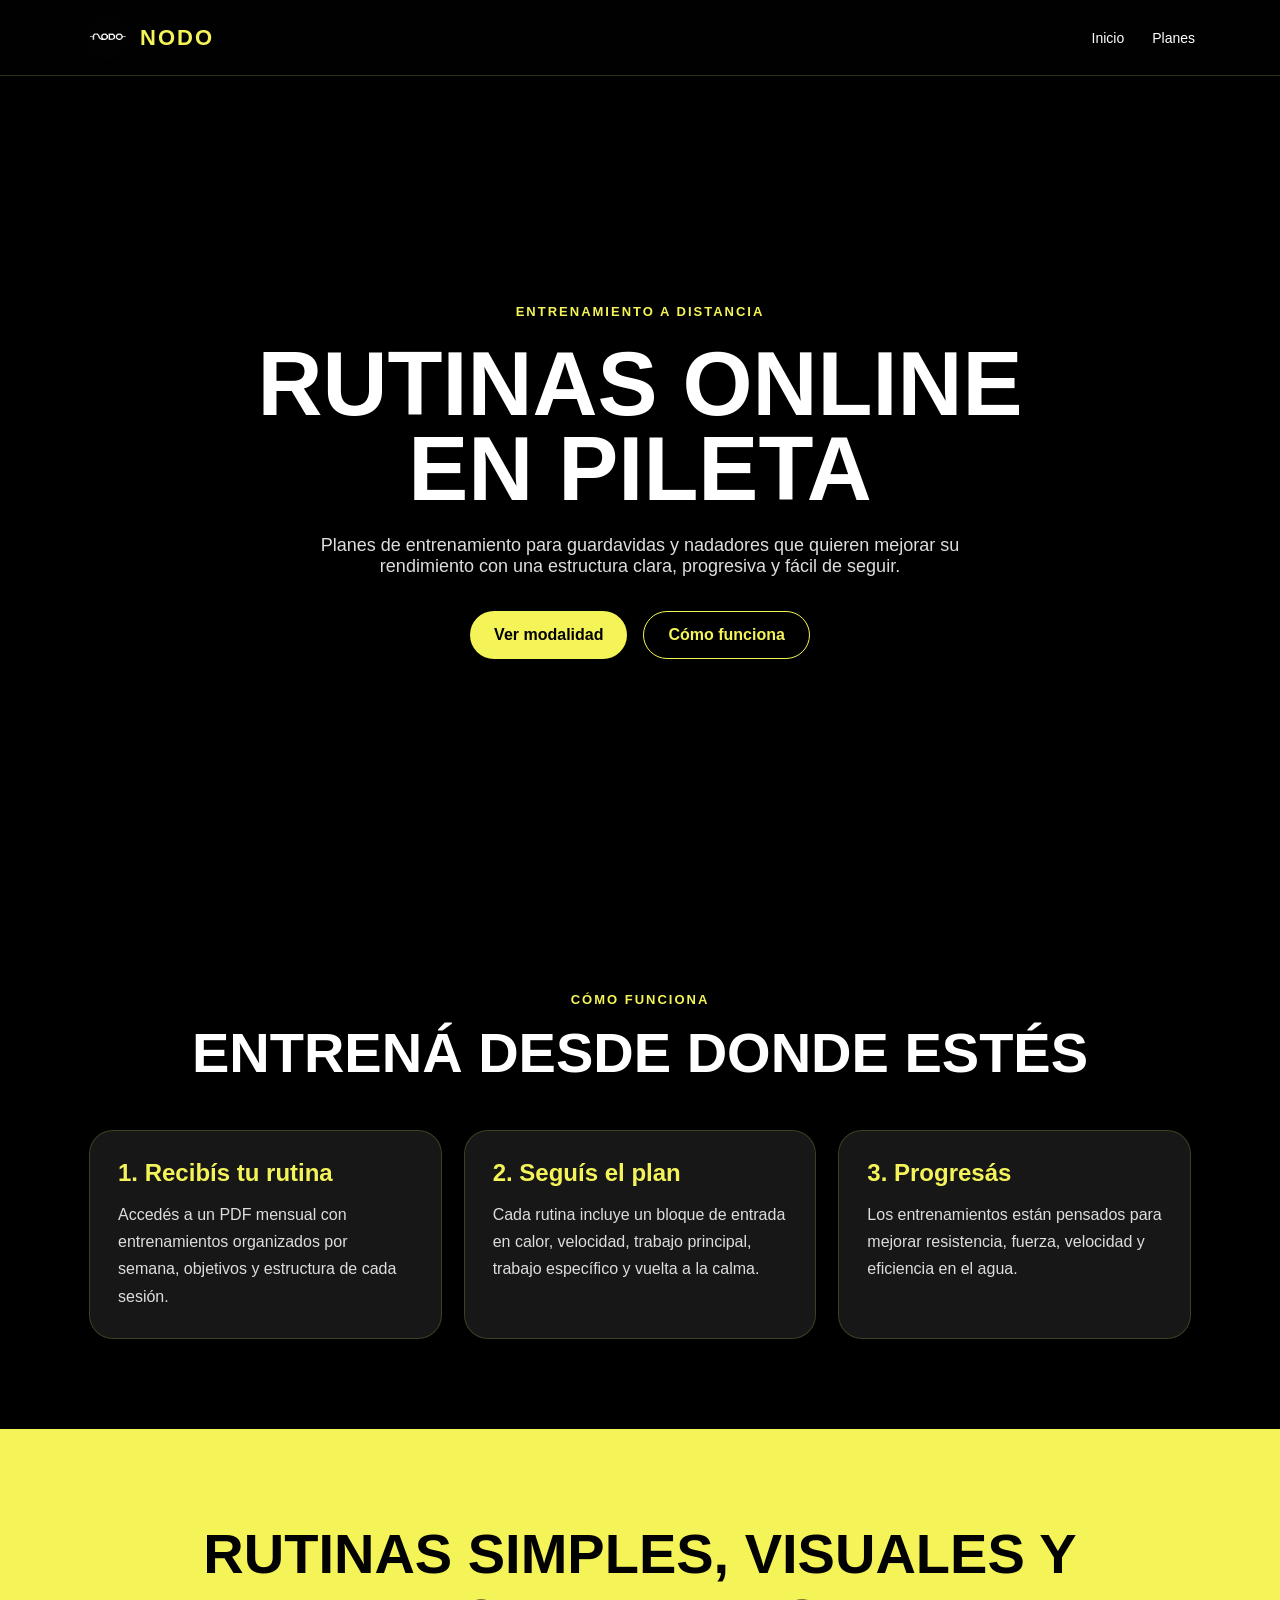
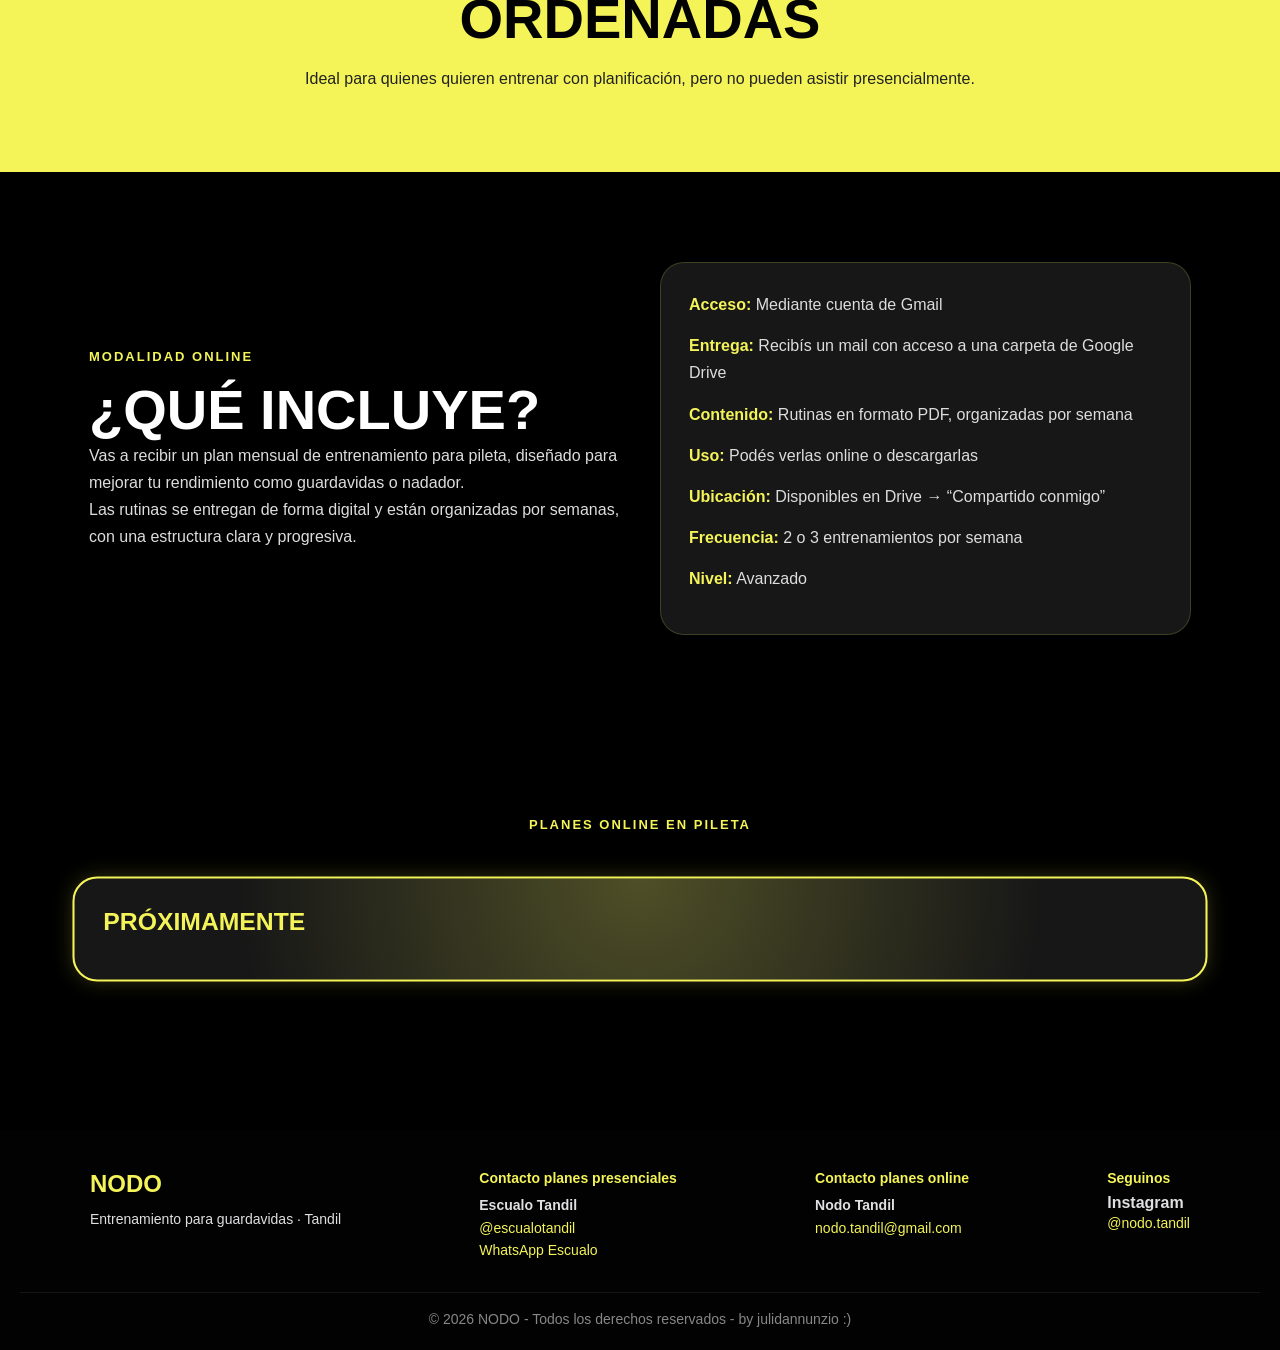
==== rutinas.html @ f91a1494 "Fix HTML formatting issues in rutinas.html" ====
<!DOCTYPE html>
<html lang="es">
<head>
  <meta charset="UTF-8" />
  <meta name="viewport" content="width=device-width, initial-scale=1.0" />
  <title>NODO | Rutinas Online</title>
  <link rel="stylesheet" href="css/style.css" />
  <link rel="stylesheet" href="css/rutina_style.css" />
  <link rel="stylesheet" href="css/modal.css" />
  <link rel="stylesheet" href="css/accordeon.css" />
</head>
<body>

  <header class="header">
    <nav class="nav">
   
       <div class="logo-container">
    <img class="logo-img" src="img/logo_nodo.png" alt="Logo NODO">
    <h1 class="logo">NODO</h1>
  </div>

      <button class="menu-btn" id="menuBtn">☰</button>

      <ul class="nav-links" id="navLinks">
        <li><a href="index.html#inicio">Inicio</a></li>
        <li><a href="#precios-online">Planes</a></li>
      </ul>
    </nav>
  </header>

  <main>

    <section class="hero rutinas-hero hero-rutina">
      <div class="hero-content">
        <span class="tag">Entrenamiento a distancia</span>
        <h2>Rutinas online en pileta</h2>
        <p>
          Planes de entrenamiento para guardavidas y nadadores que quieren mejorar su rendimiento
          con una estructura clara, progresiva y fácil de seguir.
        </p>

        <div class="hero-buttons">
          <a href="#planes-online" class="btn primary">Ver modalidad</a>
          <a href="#descarga" class="btn secondary">Cómo funciona</a>
        </div>
      </div>
    </section>

    <section class="section" id="descarga">
      <div class="section-title">
        <span>Cómo funciona</span>
        <h2>Entrená desde donde estés</h2>
      </div>

      <div class="cards">
        <article class="card">
          <h3>1. Recibís tu rutina</h3>
          <p>
            Accedés a un PDF mensual con entrenamientos organizados por semana,
            objetivos y estructura de cada sesión.
          </p>
        </article>

        <article class="card">
          <h3>2. Seguís el plan</h3>
          <p>
            Cada rutina incluye un bloque de entrada en calor, velocidad, trabajo principal,
            trabajo específico y vuelta a la calma.
          </p>
        </article>

        <article class="card">
          <h3>3. Progresás</h3>
          <p>
            Los entrenamientos están pensados para mejorar resistencia, fuerza,
            velocidad y eficiencia en el agua.
          </p>
        </article>
      </div>
    </section>

    <section class="banner">
      <h2>Rutinas simples, visuales y ordenadas</h2>
      <p>
        Ideal para quienes quieren entrenar con planificación, pero no pueden asistir presencialmente.
      </p>
    </section>

    <section class="section split" id="planes-online">
  
  <div>
    <span class="mini-title">Modalidad online</span>
    <h2>¿Qué incluye?</h2>

    <p>
      Vas a recibir un plan mensual de entrenamiento para pileta,
      diseñado para mejorar tu rendimiento como guardavidas o nadador.
    </p>

    <p>
      Las rutinas se entregan de forma digital y están organizadas por semanas,
      con una estructura clara y progresiva.
    </p>
  </div>

  <div class="info-box">

    <p><strong>Acceso:</strong> Mediante cuenta de Gmail</p>
    <p><strong>Entrega:</strong> Recibís un mail con acceso a una carpeta de Google Drive</p>
    <p><strong>Contenido:</strong> Rutinas en formato PDF, organizadas por semana</p>
    <p><strong>Uso:</strong> Podés verlas online o descargarlas</p>
    <p><strong>Ubicación:</strong> Disponibles en Drive → “Compartido conmigo”</p>
    <p><strong>Frecuencia:</strong> 2 o 3 entrenamientos por semana</p>
    <p><strong>Nivel:</strong> Avanzado</p>

  </div>

</section>
        
  <section class="section" id="precios-online">
      <div class="section-title">
        <span>Planes online en pileta</span>
        <!-- <h2>Elegí cómo entrenar</h2> -->
      </div>
      <article class="price-card featured">
          <h3 >PRÓXIMAMENTE</h3>
        </article>
      
    </section>

  </main>

  <!-- Modal de pago -->

  <div id="modalPago" class="modal">

  <div class="modal-content">

    <span class="close" onclick="cerrarPago()">✕</span>

    <h2>Elegí cómo pagar</h2>
<p id="modalPlan" class="modal-plan"></p>

<a id="mpLink" href="#" target="_blank" class="pay-btn mp">
  💳 Pagar con Mercado Pago
  <span id="modalPrecio"></span>
</a>

    <!-- Transferencia -->
    <div class="pay-btn transfer">

      <h4>Transferencia bancaria</h4>

      <p><strong>Alias:</strong> julidann</p>
      <p><strong>Titular:</strong> Julieta D'Annunzio</p>

      <button onclick="copiarAlias()">Copiar alias</button>

      <a id="whatsappComprobante" href="https://wa.me/5492494338191?text=Hola%20ya%20realicé%20la%20transferencia" 
         target="_blank" 
         class="btn secondary">
        Enviar comprobante
      </a>

    </div>

  </div>

</div>

  
  <script src="js/script.js"></script>
  <script src="js/modal.js"></script>
  

  <footer class="footer">
  <div class="footer-container">

    <div class="footer-brand">
      <h2>NODO</h2>
      <p>Entrenamiento para guardavidas · Tandil</p>
    </div>

    <div class="footer-contact">
      <h3>Contacto planes presenciales</h3>
      <p>
        <strong>Escualo Tandil</strong><br>
        <a href="https://instagram.com/escualotandil" target="_blank">@escualotandil</a><br>
        <a href="https://wa.me/5492494324794" target="_blank">WhatsApp Escualo</a>
      </p>
    </div>
    <div class="footer-contact">
      <h3>Contacto planes online</h3>
      <p>
        <strong>Nodo Tandil</strong><br>
        <a href="mailto:nodo.tandil@gmail.com">nodo.tandil@gmail.com</a>
      </p>
    </div>

    <div class="footer-social">
      <h3>Seguinos</h3>
      <strong>Instagram</strong><br>
      <p>
        <a href="https://instagram.com/nodo.tandil" target="_blank">@nodo.tandil</a>
      </p>
    </div>

  </div>

  <div class="footer-bottom">
    <p>© 2026 NODO - Todos los derechos reservados - by julidannunzio :)</p>
  </div>
</footer>

</body>
</html>
---- css/style.css ----
:root {
  --bg: #020202;
  --bg-soft: #0d0d0d;
  --card: #151515;
  --yellow: #f4f458;
  --text: #e0e0e2;
  --muted: #9a9a9a;
  --border: rgba(244, 244, 88, 0.18);
}

* {
  margin: 0;
  padding: 0;
  box-sizing: border-box;
}

body {
  font-family: Arial, sans-serif;
  background: var(--bg);
  color: var(--text);
}

a {
  text-decoration: none;
  color: inherit;
}

/* NAV */

.header {
  position: fixed;
  top: 0;
  width: 100%;
  background: rgba(2, 2, 2, 0.85);
  backdrop-filter: blur(12px);
  z-index: 10;
  border-bottom: 1px solid var(--border);
}

.nav {
  max-width: 1150px;
  margin: auto;
  padding: 18px 24px;
  display: flex;
  justify-content: space-between;
  align-items: center;
}

.logo {
  color: var(--yellow);
  letter-spacing: 3px;
}

.nav-links {
  display: flex;
  gap: 28px;
  list-style: none;
}

.nav-links a {
  font-size: 14px;
  color: var(--text);
}

.nav-links a:hover {
  color: var(--yellow);
}

/*LOGO */

.nav {
  display: flex;
  align-items: center;
  justify-content: space-between;
  padding: 15px 20px;
}

/* contenedor del logo + texto */
.logo-container {
  display: flex;
  align-items: center;
  gap: 10px;
}

/* imagen logo */
.logo-img {
  width: 45px;
  height: 45px;
  object-fit: cover;
  border-radius: 50%;
  
}

/* texto NODO */
.logo {
  font-family: 'Anton', sans-serif;
  font-size: 22px;
  color: #f4f458;
  letter-spacing: 2px;
}

.menu-btn {
  display: none;
  background: none;
  border: none;
  color: var(--yellow);
  font-size: 28px;
}

/* HERO */

.hero {
  min-height: 100vh;
  padding: 130px 24px 70px;
  display: flex;
  align-items: center;
  background:
    linear-gradient(rgba(0,0,0,.6), rgba(0,0,0,.9)),
    url("../img/fondo_principal.jpeg") center/cover no-repeat;
}

.hero-rutina{
   background:
    linear-gradient(rgba(0,0,0,.6), rgba(0,0,0,.9)),
    url("https://cdn-blog.superprof.com/blog_es/wp-content/uploads/2024/12/rutina-natacion-1400x933.jpg.webp") center/cover no-repeat;
  
}



.hero-content {
  max-width: 900px;
  margin: auto;
  text-align: center;
}

.tag,
.section-title span,
.mini-title {
  color: var(--yellow);
  text-transform: uppercase;
  letter-spacing: 2px;
  font-size: 13px;
  font-weight: bold;
}

.hero h2 {
  font-size: clamp(42px, 8vw, 90px);
  line-height: 0.95;
  margin: 22px 0;
  text-transform: uppercase;
}

.hero p {
  max-width: 650px;
  margin: auto;
  color: var(--muted);
  font-size: 18px;
}

.hero-buttons {
  margin-top: 34px;
  display: flex;
  justify-content: center;
  gap: 16px;
  flex-wrap: wrap;
}

/*RUTINAS*/

.schedule-cards {
  display: grid;
  grid-template-columns: repeat(5, 1fr);
  gap: 12px;
}

.schedule-day {
  background: rgba(255,255,255,0.04);
  border: 1px solid rgba(244,244,88,0.18);
  border-radius: 18px;
  padding: 18px 12px;
  text-align: center;
  transition: 0.3s;
}

.schedule-day:hover {
  transform: translateY(-4px);
  border-color: var(--yellow);
  box-shadow: 0 0 18px rgba(244,244,88,0.15);
}

.schedule-day h4 {
  color: var(--yellow);
  font-size: 13px;
  text-transform: uppercase;
  margin-bottom: 12px;
}

.schedule-day .activity {
  color: #fff;
  font-weight: bold;
  margin-bottom: 6px;
}

.schedule-day .hour {
  color: var(--muted);
  font-size: 14px;
}

.location {
  margin-top: 18px;
  text-align: right;
  color: var(--muted);
}

.location strong {
  color: var(--yellow);
}

@media (max-width: 900px) {
  .schedule-cards {
    grid-template-columns: repeat(2, 1fr);
  }
}

@media (max-width: 480px) {
  .schedule-cards {
    grid-template-columns: 1fr;
  }

  .location {
    text-align: left;
  }
}

/* BOTONES */

.btn {
  display: inline-flex;
  align-items: center;
  gap: 10px;
  padding: 14px 24px;
  border-radius: 999px;
  font-weight: bold;
  transition: 0.3s;
}

.primary {
  background: var(--yellow);
  color: #020202;
}

.primary:hover {
  transform: translateY(-3px);
  box-shadow: 0 0 25px rgba(244,244,88,.35);
}

.secondary {
  border: 1px solid var(--yellow);
  color: var(--yellow);
}

.secondary:hover {
  background: var(--yellow);
  color: #020202;
}

/* SECCIONES */
.logo-escualo {
  width: 80px;
  margin-top: 14px;
  border-radius: 50%;
}
.section {
  max-width: 1150px;
  margin: auto;
  padding: 90px 24px;
}

.section-title {
  text-align: center;
  margin-bottom: 45px;
}

.section-title h2,
.split h2,
.banner h2 {
  font-size: clamp(32px, 5vw, 56px);
  text-transform: uppercase;
  margin-top: 12px;
}

/* CARDS */

/* CARD COMPLETA CLICKEABLE */

.price-card.clickable {
  position: relative;
  cursor: pointer;
}

.price-card .card-link {
  position: absolute;
  inset: 0;
  z-index: 5;
}

.price-card::before {
  z-index: 0;
  pointer-events: none;
}

.price-card h3,
.price-card .price,
.price-card .highlight,
.price-card ul,
.price-card .badge {
  position: relative;
  z-index: 2;
}

.price-card .btn {
  position: relative;
  z-index: 10;
}

.cards,
.price-grid {
  display: grid;
  grid-template-columns: repeat(3, 1fr);
  gap: 22px;
}

.card,
.price-card,
.info-box {
  background: var(--card);
  border: 1px solid var(--border);
  border-radius: 24px;
  padding: 28px;
}

.card h3,
.price-card h3 {
  color: var(--yellow);
  font-size: 24px;
  margin-bottom: 14px;
}

.card p,
.split p,
.banner p,
.info-box p,
.price-card li {
  color: var(--muted);
  line-height: 1.7;
}

/* BANNER */

.banner {
  padding: 80px 24px;
  text-align: center;
  background: var(--yellow);
  color: #020202;
}

.banner p {
  color: #222;
  margin-top: 14px;
}

/* SPLIT */

.split {
  display: grid;
  grid-template-columns: 1fr 1fr;
  gap: 40px;
  align-items: center;
}

/* INFO BOX */

.info-box p {
  margin-bottom: 14px;
}

.info-box strong {
  color: var(--yellow);
}

/* TABLA */

.info-box {
  overflow-x: auto;
}

.schedule-table {
  width: 100%;
  border-collapse: collapse;
  text-align: center;
}

.schedule-table th {
  color: var(--yellow);
  padding: 12px 10px;
  font-size: 13px;
  text-transform: uppercase;
  border-bottom: 1px solid var(--border);
}

.schedule-table td {
  padding: 14px 10px;
  color: #fff;
  border-bottom: 1px solid rgba(255,255,255,0.06);
}

.schedule-table .activity-row td {
  color: var(--yellow);
  font-weight: bold;
}

/* PRECIOS */



.price-card {
  position: relative;
  transition: 0.3s;
  overflow: hidden;
}

.price-card::before {
  content: "";
  position: absolute;
  inset: 0;
  border-radius: 24px;
  background: radial-gradient(circle at 50% 0%, rgba(244,244,88,0.25), transparent 70%);
  opacity: 0;
  transition: 0.4s;
}

.price-card:hover::before {
  opacity: 1;
}

.price-card:hover {
  transform: translateY(-6px) scale(1.02);
  border-color: var(--yellow);
  box-shadow: 0 0 25px rgba(244,244,88,0.15);
}

.price {
  font-size: 30px;
  font-weight: bold;
  margin-bottom: 10px;
}

.highlight {
  font-weight: bold;
  background: rgba(244,244,88,0.1);
  padding: 6px 10px;
  border-radius: 999px;
  display: inline-block;
  margin-bottom: 10px;
}

/* FEATURED */

.featured {
  border: 2px solid var(--yellow);
  transform: scale(1.03);
  box-shadow: 0 0 20px rgba(244,244,88,0.2);
}

.featured::before {
  opacity: 1;
}

.featured:hover {
  transform: translateY(-6px) scale(1.05);
  box-shadow: 0 0 35px rgba(244,244,88,0.35);
}

/* BADGE */

.badge {
  position: absolute;
  top: 18px;
  right: 18px;
  background: var(--yellow);
  color: #020202;
  padding: 6px 12px;
  border-radius: 999px;
  font-size: 12px;
  font-weight: bold;
}



/* FOOTER */

.footer {
  background-color: #020202;
  color: #e0e0e2;
  padding: 40px 20px 20px;
  margin-top: 60px;
}

.footer-container {
  display: flex;
  flex-direction: column;
  gap: 25px;
  max-width: 1100px;
  margin: auto;
}

.footer h2 {
  color: #f4f458;
  margin-bottom: 10px;
}

.footer h3 {
  color: #f4f458;
  font-size: 14px;
  margin-bottom: 8px;
}

.footer p {
  font-size: 14px;
  line-height: 1.6;
}

.footer a {
  color: #f4f458;
  text-decoration: none;
  transition: 0.3s;
}

.footer a:hover {
  opacity: 0.7;
}

.footer-bottom {
  border-top: 1px solid #222;
  margin-top: 30px;
  padding-top: 15px;
  text-align: center;
  font-size: 12px;
  opacity: 0.6;
}

/* Desktop */
@media (min-width: 768px) {
  .footer-container {
    flex-direction: row;
    justify-content: space-between;
  }
}

/* RESPONSIVE */

@media (max-width: 768px) {
  .menu-btn {
    display: block;
  }

  .nav-links {
    position: absolute;
    top: 72px;
    right: 20px;
    left: 20px;
    background: #111;
    border: 1px solid var(--border);
    border-radius: 18px;
    flex-direction: column;
    padding: 22px;
    display: none;
  }

  .nav-links.active {
    display: flex;
  }

  .cards,
  .price-grid,
  .split {
    grid-template-columns: 1fr;
  }

  .featured {
    transform: none;
  }

  .hero {
    text-align: center;
  }

  /*cards de precio*/

  .price-card.clickable {
  position: relative;
  cursor: pointer;
}

/* link invisible que cubre toda la card */
.card-link {
  position: absolute;
  inset: 0;
  z-index: 1;
}

/* contenido por arriba del link */
.price-card * {
  position: relative;
  z-index: 2;
}

/* opcional: efecto hover más claro */
.price-card.clickable:hover {
  transform: translateY(-6px) scale(1.02);
}

.btn {
  pointer-events: auto;
}

.routine-image {
  display: block;
  width: 50%;
  border-radius: 12px;
  margin-top: 14px;   
}


}
---- css/rutina_style.css ----
:root {
  --yellow: #f4f458;
  --blue: #5d7cff;
  --red: #d9363e;
  --green: #008b68;
  --dark: #020202;
  --card: #171717;
  --navy: #071224;
  --text: #ffffff;
  --muted: #dddddd;
}

body {
  background: #000;
  color: var(--text);
  font-family: Arial, Helvetica, sans-serif;
}

/* deja espacio porque tu header es fixed */
.routine-page {
  max-width: 1120px;
  margin: 0 auto;
  padding: 120px 32px 32px;
  display: grid;
  grid-template-columns: 245px 1fr;
  gap: 32px;
}

/* SIDEBAR */

.sidebar {
  border: 4px solid var(--yellow);
  border-radius: 26px;
  padding: 32px 24px;
  display: flex;
  flex-direction: column;
  justify-content: space-between;
  min-height: 1180px;
}

.logo-box {
  text-align: center;
}

.logo-symbol {
  font-size: 58px;
  font-weight: bold;
  line-height: 1;
}

.logo-box h2 {
  font-size: 34px;
  letter-spacing: 12px;
  margin: 16px 0 28px;
}

.logo-box p {
  color: var(--yellow);
  font-weight: bold;
  line-height: 1.4;
  text-align: left;
}

.side-info {
  display: flex;
  flex-direction: column;
  gap: 58px;
  font-weight: bold;
}

.side-info div {
  display: flex;
  align-items: center;
  gap: 18px;
  font-size: 30px;
}

.side-info span {
  font-size: 15px;
  line-height: 1.3;
}

/* CONTENT */

.content {
  padding-top: 8px;
}

.top-row {
  display: grid;
  grid-template-columns: auto 1fr auto auto;
  align-items: center;
  gap: 18px;
  font-weight: bold;
  font-size: 20px;
}

.line {
  height: 2px;
  background: linear-gradient(90deg, var(--yellow), transparent);
}

.top-row strong {
  background: var(--yellow);
  color: #000;
  padding: 8px 16px;
  border-radius: 8px;
}

.content h1 {
  font-size: 76px;
  line-height: 1.15;
  margin: 48px 0 22px;
}

/* INFO */

.info-bar {
  background: var(--navy);
  border-radius: 24px;
  padding: 26px;
  display: grid;
  grid-template-columns: repeat(3, 1fr);
  gap: 24px;
  margin-bottom: 28px;
}

.info-item {
  display: flex;
  align-items: center;
  gap: 18px;
}

.icon {
  font-size: 42px;
}

.info-item small {
  font-weight: bold;
  font-size: 15px;
}

.info-item p {
  font-size: 22px;
  font-weight: bold;
  margin-top: 8px;
}

/* CARDS */

.routine-card {
  background: var(--card);
  border-radius: 26px;
  padding: 24px;
  margin-bottom: 28px;
  display: grid;
  grid-template-columns: 90px 1fr;
  gap: 20px;
  min-height: 170px;
}

.left {
  display: flex;
  flex-direction: column;
  align-items: center;
  gap: 22px;
}

.number {
  color: #000;
  font-size: 24px;
  font-weight: bold;
  padding: 10px 18px;
  border-radius: 18px;
}

.big-icon {
  font-size: 52px;
}

.card-title {
  display: flex;
  justify-content: space-between;
  align-items: flex-start;
  gap: 16px;
  margin-bottom: 20px;
}

.card-title h2 {
  font-size: 31px;
}

.card-title span {
  color: #000;
  font-weight: bold;
  padding: 10px 18px;
  border-radius: 18px;
  white-space: nowrap;
}

.routine-card p {
  color: var(--muted);
  font-size: 19px;
  line-height: 1.35;
}

/* COLORS */

.blue h2,
.blue .big-icon {
  color: var(--blue);
}

.blue .number,
.blue .card-title span {
  background: var(--blue);
}

.yellow h2,
.yellow .big-icon {
  color: var(--yellow);
}

.yellow .number,
.yellow .card-title span {
  background: var(--yellow);
}

.red h2,
.red .big-icon {
  color: var(--red);
}

.red .number,
.red .card-title span {
  background: var(--red);
}

.green h2,
.green .big-icon {
  color: var(--green);
}

.green .number,
.green .card-title span {
  background: var(--green);
}

/* BOTTOM */

.bottom-box {
  border: 4px solid var(--yellow);
  border-radius: 26px;
  padding: 28px;
  display: grid;
  grid-template-columns: 1fr 1fr;
  align-items: center;
  margin-top: 40px;
}

.bottom-box small {
  color: var(--yellow);
  font-weight: bold;
  font-size: 18px;
  letter-spacing: 1px;
}

.bottom-box h2 {
  font-size: 64px;
  margin-top: 18px;
}

.bottom-box > div:first-child {
  text-align: center;
}

.bottom-box > div:first-child p {
  font-size: 28px;
  font-weight: bold;
}

.notes p {
  font-weight: bold;
  line-height: 1.45;
  margin-top: 22px;
}

/* RESPONSIVE: mantiene el mismo formato */

@media (max-width: 900px) {
  .routine-page {
    padding: 105px 14px 24px;
    grid-template-columns: 100px 1fr;
    gap: 14px;
  }

  .sidebar {
    min-height: auto;
    padding: 18px 10px;
    border-width: 3px;
    border-radius: 20px;
  }

  .logo-symbol {
    font-size: 32px;
  }

  .logo-box h2 {
    font-size: 18px;
    letter-spacing: 5px;
    margin: 10px 0 18px;
  }

  .logo-box p {
    font-size: 10px;
    line-height: 1.25;
  }

  .side-info {
    gap: 34px;
  }

  .side-info div {
    flex-direction: column;
    gap: 6px;
    font-size: 22px;
    text-align: center;
  }

  .side-info span {
    font-size: 10px;
  }

  .top-row {
    grid-template-columns: auto 1fr auto;
    gap: 8px;
    font-size: 10px;
  }

  .top-row span:nth-of-type(2) {
    display: none;
  }

  .top-row strong {
    padding: 6px 9px;
    font-size: 10px;
  }

  .content h1 {
    font-size: clamp(30px, 9vw, 48px);
    margin: 24px 0 16px;
  }

  .info-bar {
    padding: 14px;
    border-radius: 18px;
    gap: 10px;
  }

  .info-item {
    gap: 8px;
  }

  .icon {
    font-size: 24px;
  }

  .info-item small {
    font-size: 8px;
  }

  .info-item p {
    font-size: 11px;
    margin-top: 4px;
  }

  .routine-card {
    grid-template-columns: 54px 1fr;
    gap: 12px;
    padding: 14px;
    border-radius: 18px;
    margin-bottom: 14px;
    min-height: auto;
  }

  .left {
    gap: 12px;
  }

  .number {
    font-size: 14px;
    padding: 7px 10px;
    border-radius: 12px;
  }

  .big-icon {
    font-size: 28px;
  }

  .card-title {
    gap: 10px;
    margin-bottom: 10px;
  }

  .card-title h2 {
    font-size: clamp(15px, 4vw, 22px);
  }

  .card-title span {
    font-size: 10px;
    padding: 6px 8px;
    border-radius: 10px;
  }

  .routine-card p {
    font-size: 12px;
    line-height: 1.35;
  }

  .bottom-box {
    grid-template-columns: 1fr 1fr;
    gap: 12px;
    padding: 16px;
    border-width: 3px;
    border-radius: 20px;
    margin-top: 22px;
  }

  .bottom-box small {
    font-size: 10px;
  }

  .bottom-box h2 {
    font-size: 24px;
    margin-top: 8px;
  }

  .bottom-box > div:first-child p {
    font-size: 14px;
  }

  .notes p {
    font-size: 11px;
    margin-top: 10px;
  }

}

@media (max-width: 480px) {
  .routine-page {
    grid-template-columns: 82px 1fr;
    gap: 10px;
    padding-inline: 8px;
  }

  .sidebar {
    padding: 14px 7px;
  }

  .logo-box h2 {
    font-size: 15px;
    letter-spacing: 3px;
  }

  .logo-box p {
    font-size: 8px;
  }

  .side-info div {
    font-size: 18px;
  }

  .side-info span {
    font-size: 8px;
  }

  .content h1 {
    font-size: 28px;
  }

  .info-bar {
    grid-template-columns: 1fr;
  }

  .routine-card {
    grid-template-columns: 42px 1fr;
    padding: 12px;
  }

  .card-title {
    flex-direction: column;
    align-items: flex-start;
  }

  .routine-card p {
    font-size: 11px;
  }

  
}
---- css/modal.css ----
/* ===== MODAL ===== */

.modal {
  display: none;
  position: fixed;
  inset: 0;
  background: rgba(0,0,0,0.85);
  backdrop-filter: blur(6px);
  z-index: 999;
  justify-content: center;
  align-items: center;
  padding: 20px;
}

.modal.active {
  display: flex;
}

/* caja */

.modal-content {
  position: relative;
  background: #111;
  border-radius: 20px;
  padding: 30px 24px;
  width: 100%;
  max-width: 420px;
  border: 1px solid rgba(244,244,88,0.2);
  box-shadow: 0 0 40px rgba(0,0,0,0.5);
  animation: modalFade 0.25s ease;
}

@keyframes modalFade {
  from {
    transform: translateY(20px);
    opacity: 0;
  }
  to {
    transform: translateY(0);
    opacity: 1;
  }
}

.modal-content h2 {
  text-align: center;
  margin-bottom: 20px;
}

/* cerrar */

.close {
  position: absolute;
  top: 14px;
  right: 16px;
  font-size: 20px;
  cursor: pointer;
  color: var(--muted);
}

.close:hover {
  color: var(--yellow);
}

/* botones de pago */

.pay-btn {
  display: block;
  padding: 16px;
  border-radius: 14px;
  margin-bottom: 14px;
  text-align: left;
  transition: 0.3s;
}

/* mercado pago */

.mp {
  background: #00b1ea;
  color: white;
}

.mp span {
  display: block;
  font-size: 12px;
  opacity: 0.8;
}

.mp:hover {
  transform: scale(1.02);
}

/* transferencia */

.transfer {
  border: 1px solid rgba(255,255,255,0.1);
  background: rgba(255,255,255,0.02);
  border-radius: 14px;
  padding: 16px;
}

.transfer h4 {
  margin-bottom: 10px;
  color: var(--yellow);
}

.transfer p {
  font-size: 14px;
  margin-bottom: 6px;
}

/* boton copiar */

.transfer button {
  margin-top: 10px;
  padding: 8px 12px;
  border-radius: 999px;
  border: 1px solid var(--yellow);
  background: transparent;
  color: var(--yellow);
  cursor: pointer;
}

.transfer button:hover {
  background: var(--yellow);
  color: #000;
}

/* whatsapp */

.transfer .btn {
  margin-top: 12px;
  width: 100%;
  justify-content: center;
}

/* ===== RESPONSIVE ===== */

@media (max-width: 480px) {

  .modal-content {
    padding: 24px 16px;
    border-radius: 16px;
  }

  .modal-content h2 {
    font-size: 18px;
  }

  .pay-btn {
    padding: 14px;
  }

}
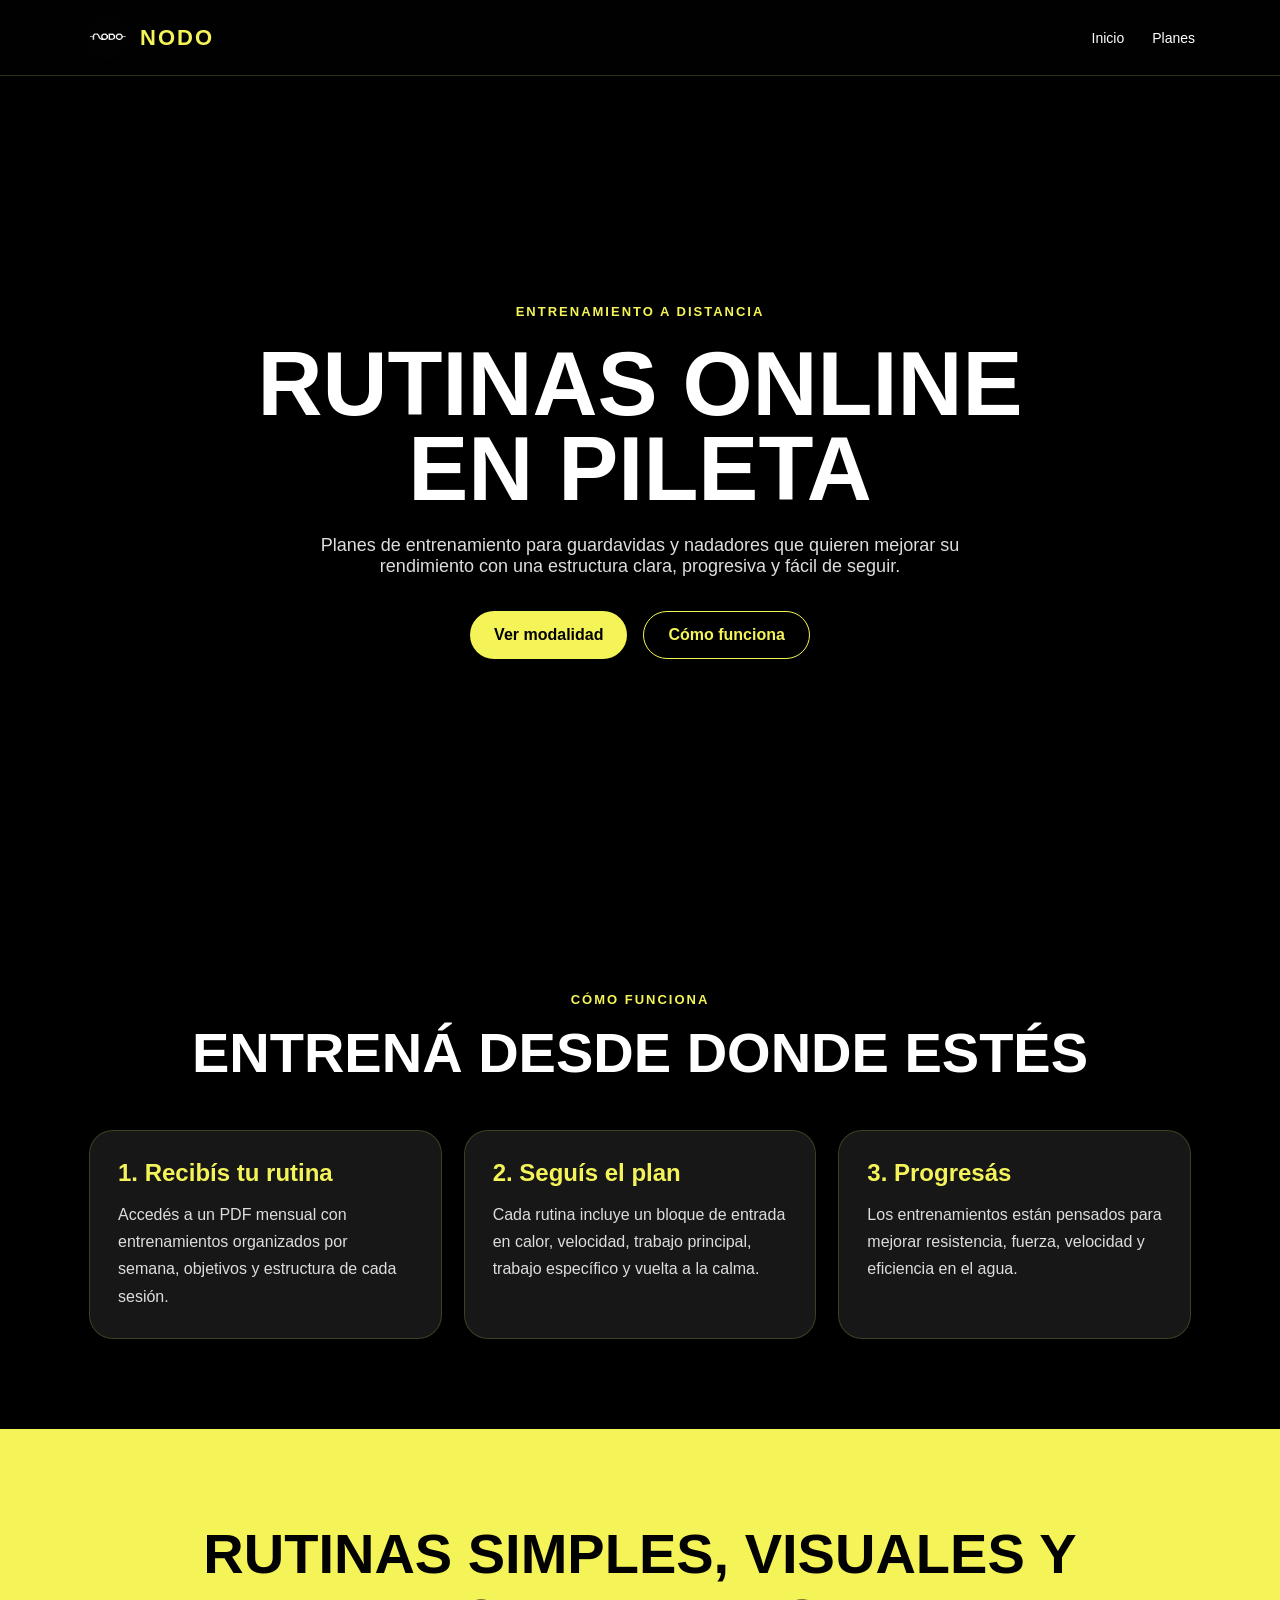
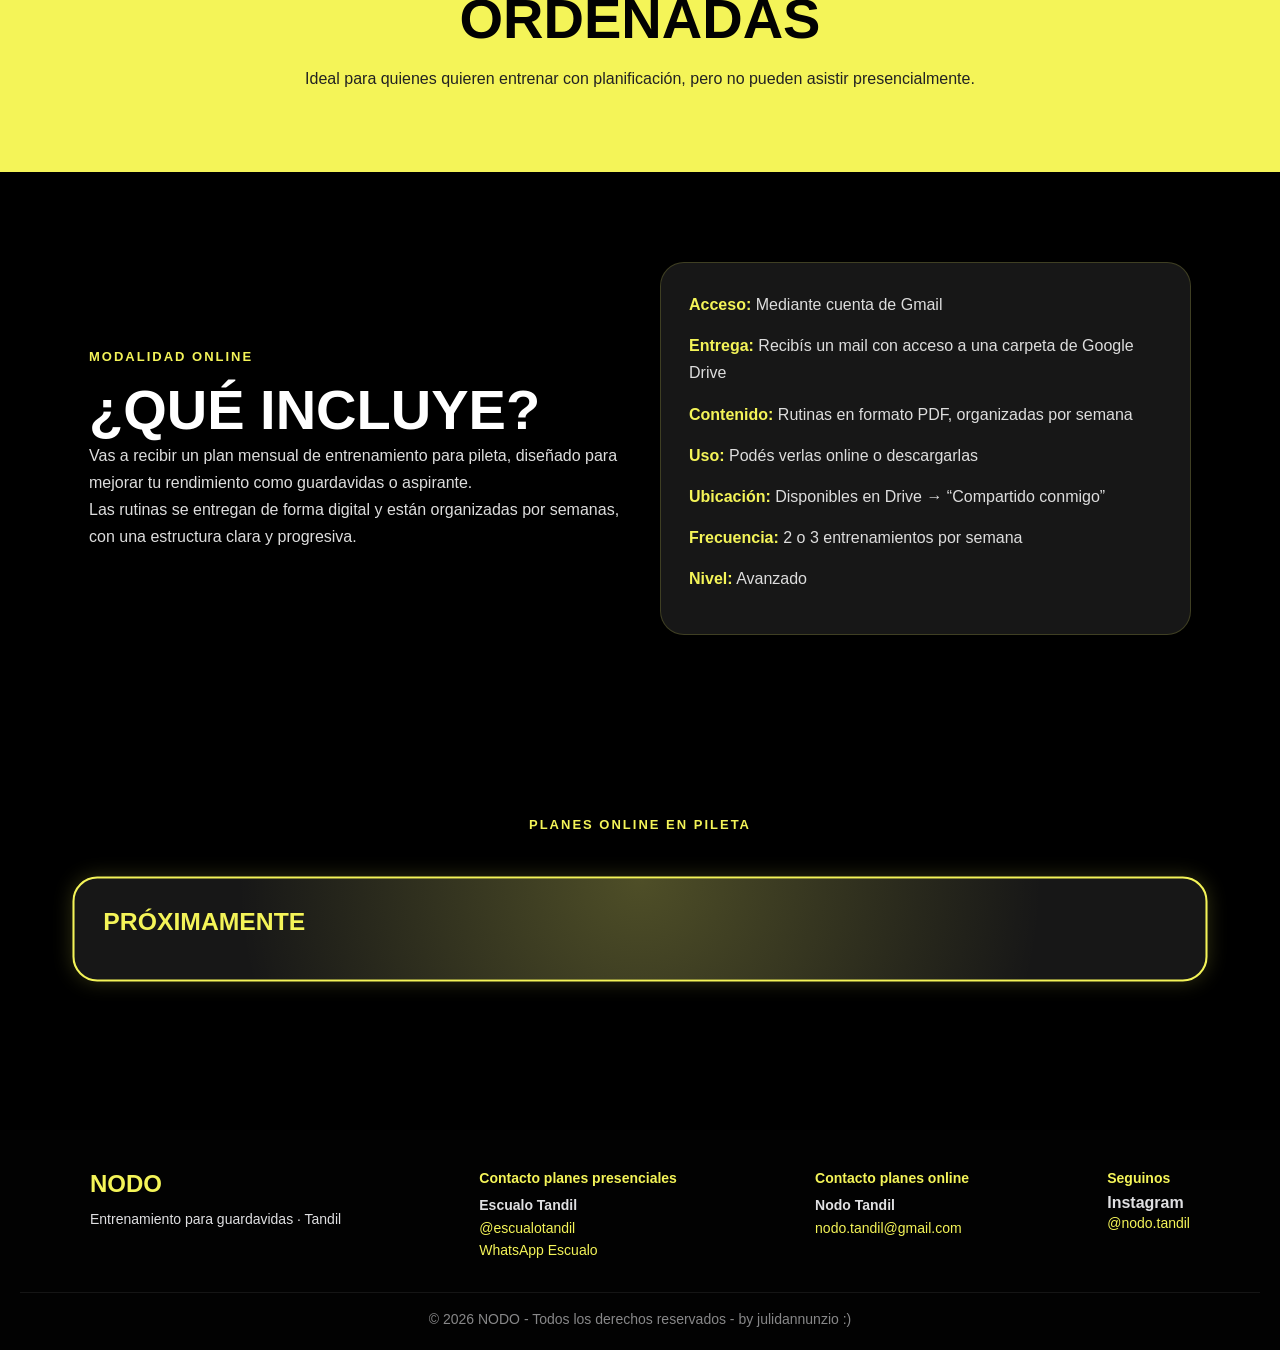
==== commit ea944d32: "Fix HTML encoding issues in rutinas.html" ====
--- a/rutinas.html
+++ b/rutinas.html
@@ -4,10 +4,11 @@
   <meta charset="UTF-8" />
   <meta name="viewport" content="width=device-width, initial-scale=1.0" />
   <title>NODO | Rutinas Online</title>
+  <link rel="icon" type="image/png" href="img/imglogo.png">
   <link rel="stylesheet" href="css/style.css" />
   <link rel="stylesheet" href="css/rutina_style.css" />
   <link rel="stylesheet" href="css/modal.css" />
-  <link rel="stylesheet" href="css/accordeon.css" />
+  
 </head>
 <body>
 
@@ -94,7 +95,7 @@
 
     <p>
       Vas a recibir un plan mensual de entrenamiento para pileta,
-      diseñado para mejorar tu rendimiento como guardavidas o nadador.
+      diseñado para mejorar tu rendimiento como guardavidas o aspirante.
     </p>
 
     <p>
@@ -166,12 +167,7 @@
 
   </div>
 
-</div>
-
-  
-  <script src="js/script.js"></script>
-  <script src="js/modal.js"></script>
-  
+</div> 
 
   <footer class="footer">
   <div class="footer-container">
@@ -212,5 +208,8 @@
   </div>
 </footer>
 
+  <script src="js/script.js"></script>
+  <script src="js/modal.js"></script>
+
 </body>
 </html>
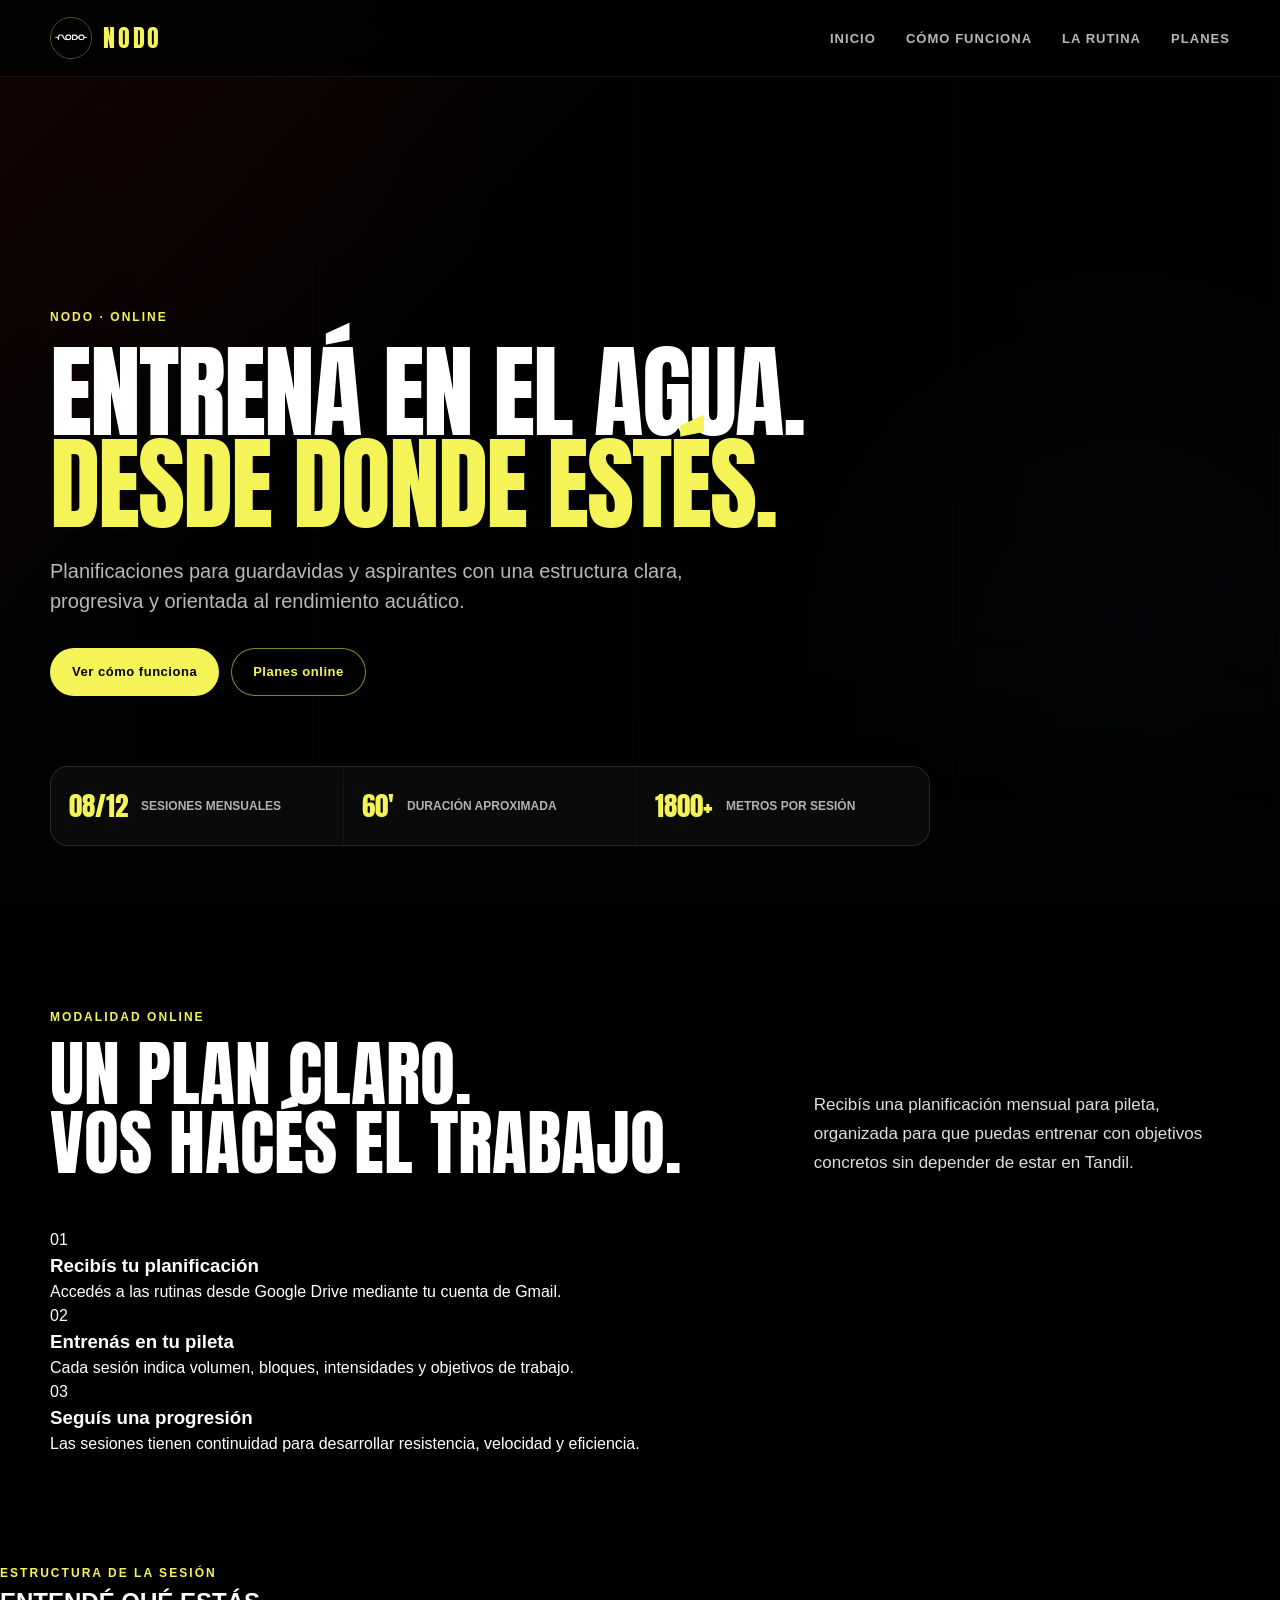
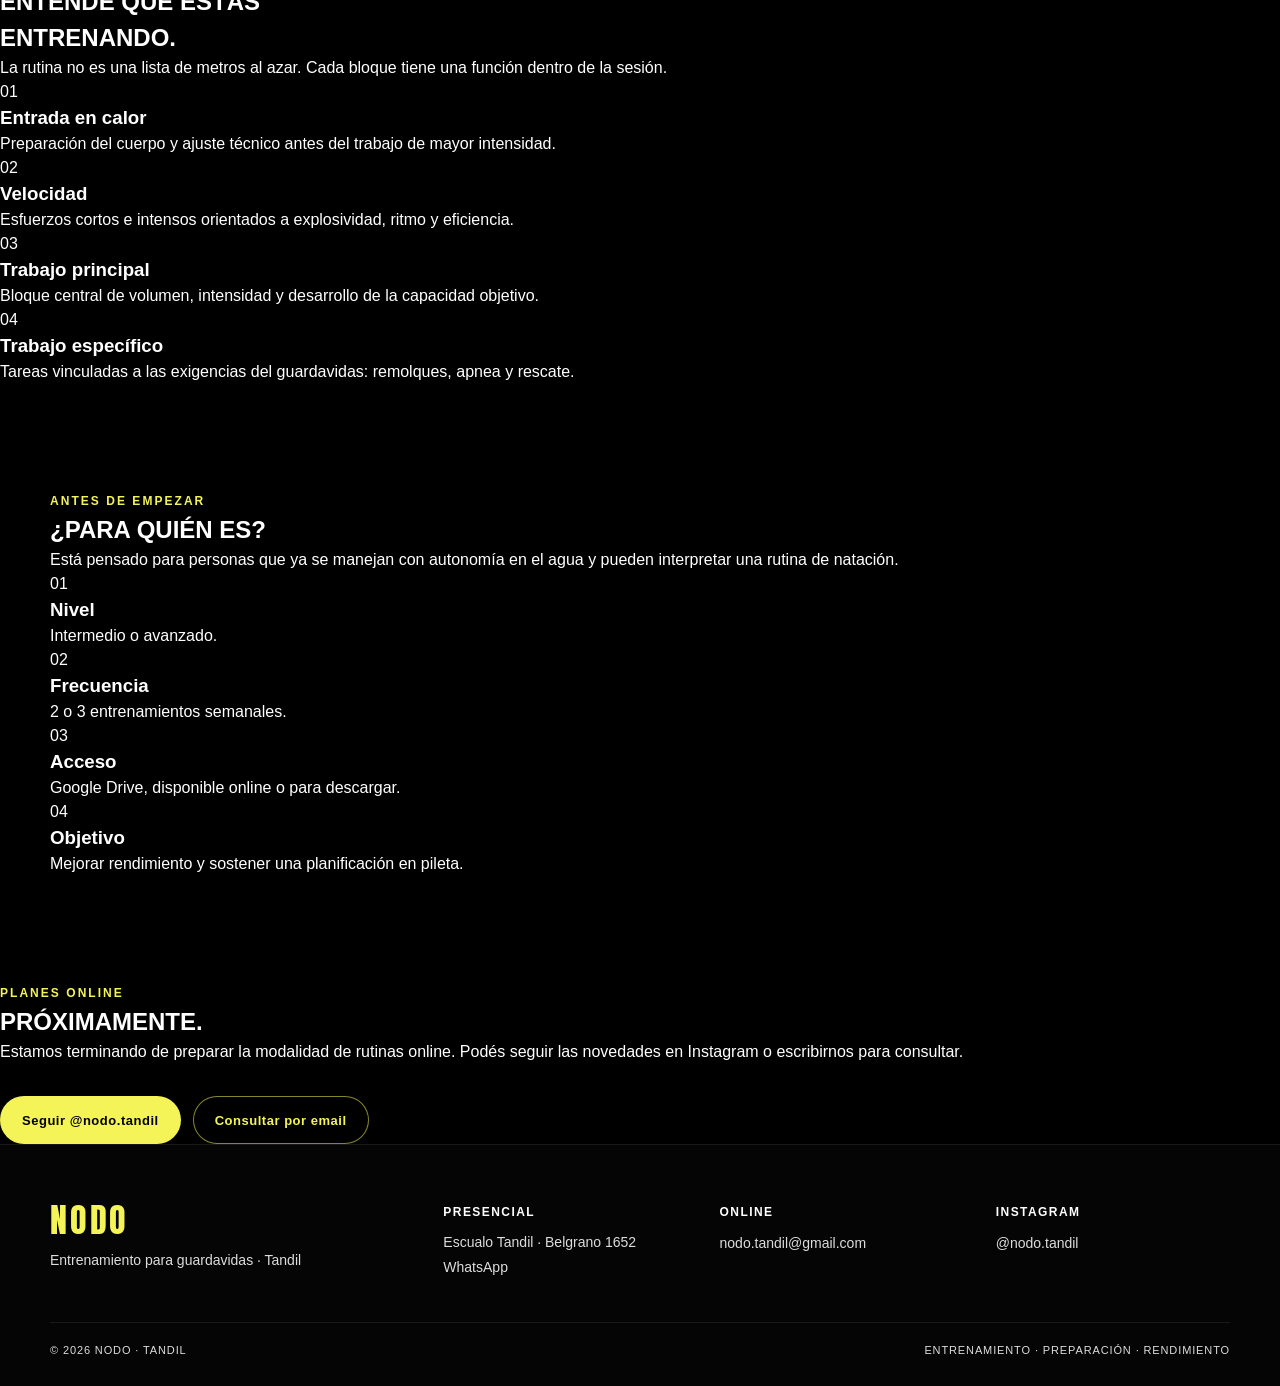
==== commit 3dd39bcf: "Rediseña la página de rutinas online" ====
--- a/rutinas.html
+++ b/rutinas.html
@@ -1,215 +1,227 @@
-<!DOCTYPE html>
-<html lang="es">
-<head>
-  <meta charset="UTF-8" />
-  <meta name="viewport" content="width=device-width, initial-scale=1.0" />
-  <title>NODO | Rutinas Online</title>
-  <link rel="icon" type="image/png" href="img/imglogo.png">
-  <link rel="stylesheet" href="css/style.css" />
-  <link rel="stylesheet" href="css/rutina_style.css" />
-  <link rel="stylesheet" href="css/modal.css" />
-  
-</head>
-<body>
-
-  <header class="header">
-    <nav class="nav">
-   
-       <div class="logo-container">
-    <img class="logo-img" src="img/logo_nodo.png" alt="Logo NODO">
-    <h1 class="logo">NODO</h1>
-  </div>
-
-      <button class="menu-btn" id="menuBtn">☰</button>
-
-      <ul class="nav-links" id="navLinks">
-        <li><a href="index.html#inicio">Inicio</a></li>
-        <li><a href="#precios-online">Planes</a></li>
-      </ul>
-    </nav>
-  </header>
-
-  <main>
-
-    <section class="hero rutinas-hero hero-rutina">
-      <div class="hero-content">
-        <span class="tag">Entrenamiento a distancia</span>
-        <h2>Rutinas online en pileta</h2>
-        <p>
-          Planes de entrenamiento para guardavidas y nadadores que quieren mejorar su rendimiento
-          con una estructura clara, progresiva y fácil de seguir.
-        </p>
-
-        <div class="hero-buttons">
-          <a href="#planes-online" class="btn primary">Ver modalidad</a>
-          <a href="#descarga" class="btn secondary">Cómo funciona</a>
-        </div>
-      </div>
-    </section>
-
-    <section class="section" id="descarga">
-      <div class="section-title">
-        <span>Cómo funciona</span>
-        <h2>Entrená desde donde estés</h2>
-      </div>
-
-      <div class="cards">
-        <article class="card">
-          <h3>1. Recibís tu rutina</h3>
-          <p>
-            Accedés a un PDF mensual con entrenamientos organizados por semana,
-            objetivos y estructura de cada sesión.
-          </p>
-        </article>
-
-        <article class="card">
-          <h3>2. Seguís el plan</h3>
-          <p>
-            Cada rutina incluye un bloque de entrada en calor, velocidad, trabajo principal,
-            trabajo específico y vuelta a la calma.
-          </p>
-        </article>
-
-        <article class="card">
-          <h3>3. Progresás</h3>
-          <p>
-            Los entrenamientos están pensados para mejorar resistencia, fuerza,
-            velocidad y eficiencia en el agua.
-          </p>
-        </article>
-      </div>
-    </section>
-
-    <section class="banner">
-      <h2>Rutinas simples, visuales y ordenadas</h2>
-      <p>
-        Ideal para quienes quieren entrenar con planificación, pero no pueden asistir presencialmente.
-      </p>
-    </section>
-
-    <section class="section split" id="planes-online">
-  
-  <div>
-    <span class="mini-title">Modalidad online</span>
-    <h2>¿Qué incluye?</h2>
-
-    <p>
-      Vas a recibir un plan mensual de entrenamiento para pileta,
-      diseñado para mejorar tu rendimiento como guardavidas o aspirante.
-    </p>
-
-    <p>
-      Las rutinas se entregan de forma digital y están organizadas por semanas,
-      con una estructura clara y progresiva.
-    </p>
-  </div>
-
-  <div class="info-box">
-
-    <p><strong>Acceso:</strong> Mediante cuenta de Gmail</p>
-    <p><strong>Entrega:</strong> Recibís un mail con acceso a una carpeta de Google Drive</p>
-    <p><strong>Contenido:</strong> Rutinas en formato PDF, organizadas por semana</p>
-    <p><strong>Uso:</strong> Podés verlas online o descargarlas</p>
-    <p><strong>Ubicación:</strong> Disponibles en Drive → “Compartido conmigo”</p>
-    <p><strong>Frecuencia:</strong> 2 o 3 entrenamientos por semana</p>
-    <p><strong>Nivel:</strong> Avanzado</p>
-
-  </div>
-
-</section>
-        
-  <section class="section" id="precios-online">
-      <div class="section-title">
-        <span>Planes online en pileta</span>
-        <!-- <h2>Elegí cómo entrenar</h2> -->
-      </div>
-      <article class="price-card featured">
-          <h3 >PRÓXIMAMENTE</h3>
-        </article>
-      
-    </section>
-
-  </main>
-
-  <!-- Modal de pago -->
-
-  <div id="modalPago" class="modal">
-
-  <div class="modal-content">
-
-    <span class="close" onclick="cerrarPago()">✕</span>
-
-    <h2>Elegí cómo pagar</h2>
-<p id="modalPlan" class="modal-plan"></p>
-
-<a id="mpLink" href="#" target="_blank" class="pay-btn mp">
-  💳 Pagar con Mercado Pago
-  <span id="modalPrecio"></span>
-</a>
-
-    <!-- Transferencia -->
-    <div class="pay-btn transfer">
-
-      <h4>Transferencia bancaria</h4>
-
-      <p><strong>Alias:</strong> julidann</p>
-      <p><strong>Titular:</strong> Julieta D'Annunzio</p>
-
-      <button onclick="copiarAlias()">Copiar alias</button>
-
-      <a id="whatsappComprobante" href="https://wa.me/5492494338191?text=Hola%20ya%20realicé%20la%20transferencia" 
-         target="_blank" 
-         class="btn secondary">
-        Enviar comprobante
-      </a>
-
-    </div>
-
-  </div>
-
-</div> 
-
-  <footer class="footer">
-  <div class="footer-container">
-
-    <div class="footer-brand">
-      <h2>NODO</h2>
-      <p>Entrenamiento para guardavidas · Tandil</p>
-    </div>
-
-    <div class="footer-contact">
-      <h3>Contacto planes presenciales</h3>
-      <p>
-        <strong>Escualo Tandil</strong><br>
-        <a href="https://instagram.com/escualotandil" target="_blank">@escualotandil</a><br>
-        <a href="https://wa.me/5492494324794" target="_blank">WhatsApp Escualo</a>
-      </p>
-    </div>
-    <div class="footer-contact">
-      <h3>Contacto planes online</h3>
-      <p>
-        <strong>Nodo Tandil</strong><br>
-        <a href="mailto:nodo.tandil@gmail.com">nodo.tandil@gmail.com</a>
-      </p>
-    </div>
-
-    <div class="footer-social">
-      <h3>Seguinos</h3>
-      <strong>Instagram</strong><br>
-      <p>
-        <a href="https://instagram.com/nodo.tandil" target="_blank">@nodo.tandil</a>
-      </p>
-    </div>
-
-  </div>
-
-  <div class="footer-bottom">
-    <p>© 2026 NODO - Todos los derechos reservados - by julidannunzio :)</p>
-  </div>
-</footer>
-
-  <script src="js/script.js"></script>
-  <script src="js/modal.js"></script>
-
-</body>
-</html>
+<!DOCTYPE html>
+<html lang="es">
+<head>
+  <meta charset="UTF-8" />
+  <meta name="viewport" content="width=device-width, initial-scale=1.0" />
+  <meta name="description" content="Rutinas online de NODO Tandil para guardavidas y aspirantes. Entrenamiento de pileta estructurado y progresivo." />
+  <title>NODO | Rutinas Online</title>
+  <link rel="icon" type="image/png" href="img/imglogo.png">
+  <link rel="preconnect" href="https://fonts.googleapis.com">
+  <link rel="preconnect" href="https://fonts.gstatic.com" crossorigin>
+  <link href="https://fonts.googleapis.com/css2?family=Anton&family=Space+Grotesk:wght@400;500;600;700&display=swap" rel="stylesheet">
+  <link rel="stylesheet" href="css/style.css" />
+  <link rel="stylesheet" href="css/rutina_style.css" />
+</head>
+
+<body>
+  <header class="header">
+    <nav class="nav" aria-label="Navegación principal">
+      <a class="logo-container" href="index.html" aria-label="NODO Tandil - Inicio">
+        <img class="logo-img" src="img/logo_nodo.png" alt="" />
+        <span class="logo">NODO</span>
+      </a>
+
+      <button class="menu-btn" id="menuBtn" aria-label="Abrir menú" aria-expanded="false">☰</button>
+
+      <ul class="nav-links" id="navLinks">
+        <li><a href="index.html">Inicio</a></li>
+        <li><a href="#como-funciona">Cómo funciona</a></li>
+        <li><a href="#estructura">La rutina</a></li>
+        <li><a href="#planes-online">Planes</a></li>
+      </ul>
+    </nav>
+  </header>
+
+  <main>
+    <section class="hero hero-rutina online-hero">
+      <div class="hero-overlay"></div>
+      <div class="hero-content">
+        <span class="tag">NODO · ONLINE</span>
+        <h1>ENTRENÁ EN EL AGUA.<br><em>DESDE DONDE ESTÉS.</em></h1>
+        <p>
+          Planificaciones para guardavidas y aspirantes con una estructura clara,
+          progresiva y orientada al rendimiento acuático.
+        </p>
+
+        <div class="hero-buttons">
+          <a href="#como-funciona" class="btn primary">Ver cómo funciona</a>
+          <a href="#planes-online" class="btn secondary">Planes online</a>
+        </div>
+
+        <div class="hero-stats">
+          <div><strong>08/12</strong><span>Sesiones mensuales</span></div>
+          <div><strong>60'</strong><span>Duración aproximada</span></div>
+          <div><strong>1800+</strong><span>Metros por sesión</span></div>
+        </div>
+      </div>
+    </section>
+
+    <section class="section" id="como-funciona">
+      <div class="section-heading">
+        <div>
+          <span class="eyebrow">MODALIDAD ONLINE</span>
+          <h2>UN PLAN CLARO.<br>VOS HACÉS EL TRABAJO.</h2>
+        </div>
+        <p class="section-lead">
+          Recibís una planificación mensual para pileta, organizada para que puedas
+          entrenar con objetivos concretos sin depender de estar en Tandil.
+        </p>
+      </div>
+
+      <div class="online-steps">
+        <article>
+          <span class="step-number">01</span>
+          <div>
+            <h3>Recibís tu planificación</h3>
+            <p>Accedés a las rutinas desde Google Drive mediante tu cuenta de Gmail.</p>
+          </div>
+        </article>
+
+        <article>
+          <span class="step-number">02</span>
+          <div>
+            <h3>Entrenás en tu pileta</h3>
+            <p>Cada sesión indica volumen, bloques, intensidades y objetivos de trabajo.</p>
+          </div>
+        </article>
+
+        <article>
+          <span class="step-number">03</span>
+          <div>
+            <h3>Seguís una progresión</h3>
+            <p>Las sesiones tienen continuidad para desarrollar resistencia, velocidad y eficiencia.</p>
+          </div>
+        </article>
+      </div>
+    </section>
+
+    <section class="routine-structure-section" id="estructura">
+      <div class="routine-structure-inner">
+        <div class="routine-structure-heading">
+          <span class="eyebrow">ESTRUCTURA DE LA SESIÓN</span>
+          <h2>ENTENDÉ QUÉ ESTÁS<br>ENTRENANDO.</h2>
+          <p>
+            La rutina no es una lista de metros al azar. Cada bloque tiene una función
+            dentro de la sesión.
+          </p>
+        </div>
+
+        <div class="routine-blocks">
+          <article class="routine-block warm">
+            <span>01</span>
+            <div>
+              <h3>Entrada en calor</h3>
+              <p>Preparación del cuerpo y ajuste técnico antes del trabajo de mayor intensidad.</p>
+            </div>
+          </article>
+
+          <article class="routine-block speed">
+            <span>02</span>
+            <div>
+              <h3>Velocidad</h3>
+              <p>Esfuerzos cortos e intensos orientados a explosividad, ritmo y eficiencia.</p>
+            </div>
+          </article>
+
+          <article class="routine-block main-work">
+            <span>03</span>
+            <div>
+              <h3>Trabajo principal</h3>
+              <p>Bloque central de volumen, intensidad y desarrollo de la capacidad objetivo.</p>
+            </div>
+          </article>
+
+          <article class="routine-block specific">
+            <span>04</span>
+            <div>
+              <h3>Trabajo específico</h3>
+              <p>Tareas vinculadas a las exigencias del guardavidas: remolques, apnea y rescate.</p>
+            </div>
+          </article>
+        </div>
+      </div>
+    </section>
+
+    <section class="section online-details">
+      <div class="online-details-copy">
+        <span class="eyebrow">ANTES DE EMPEZAR</span>
+        <h2>¿PARA QUIÉN ES?</h2>
+        <p>
+          Está pensado para personas que ya se manejan con autonomía en el agua y
+          pueden interpretar una rutina de natación.
+        </p>
+      </div>
+
+      <div class="requirements-grid">
+        <article>
+          <span>01</span>
+          <h3>Nivel</h3>
+          <p>Intermedio o avanzado.</p>
+        </article>
+        <article>
+          <span>02</span>
+          <h3>Frecuencia</h3>
+          <p>2 o 3 entrenamientos semanales.</p>
+        </article>
+        <article>
+          <span>03</span>
+          <h3>Acceso</h3>
+          <p>Google Drive, disponible online o para descargar.</p>
+        </article>
+        <article>
+          <span>04</span>
+          <h3>Objetivo</h3>
+          <p>Mejorar rendimiento y sostener una planificación en pileta.</p>
+        </article>
+      </div>
+    </section>
+
+    <section class="plans-online-section" id="planes-online">
+      <div class="plans-online-inner">
+        <span class="eyebrow">PLANES ONLINE</span>
+        <h2>PRÓXIMAMENTE.</h2>
+        <p>
+          Estamos terminando de preparar la modalidad de rutinas online. Podés seguir
+          las novedades en Instagram o escribirnos para consultar.
+        </p>
+        <div class="hero-buttons">
+          <a href="https://instagram.com/nodo.tandil" target="_blank" rel="noopener" class="btn primary">Seguir @nodo.tandil</a>
+          <a href="mailto:nodo.tandil@gmail.com" class="btn secondary">Consultar por email</a>
+        </div>
+      </div>
+    </section>
+  </main>
+
+  <footer class="footer" id="contacto">
+    <div class="footer-container">
+      <div class="footer-brand">
+        <div class="footer-logo">NODO</div>
+        <p>Entrenamiento para guardavidas · Tandil</p>
+      </div>
+
+      <div class="footer-contact">
+        <h3>Presencial</h3>
+        <p>Escualo Tandil · Belgrano 1652</p>
+        <a href="https://wa.me/5492494324794" target="_blank" rel="noopener">WhatsApp</a>
+      </div>
+
+      <div class="footer-contact">
+        <h3>Online</h3>
+        <a href="mailto:nodo.tandil@gmail.com">nodo.tandil@gmail.com</a>
+      </div>
+
+      <div class="footer-social">
+        <h3>Instagram</h3>
+        <a href="https://instagram.com/nodo.tandil" target="_blank" rel="noopener">@nodo.tandil</a>
+      </div>
+    </div>
+
+    <div class="footer-bottom">
+      <p>© 2026 NODO · Tandil</p>
+      <p>Entrenamiento · Preparación · Rendimiento</p>
+    </div>
+  </footer>
+
+  <script src="js/script.js"></script>
+</body>
+</html>
--- a/css/style.css
+++ b/css/style.css
@@ -1,636 +1,945 @@
-:root {
-  --bg: #020202;
-  --bg-soft: #0d0d0d;
-  --card: #151515;
-  --yellow: #f4f458;
-  --text: #e0e0e2;
-  --muted: #9a9a9a;
-  --border: rgba(244, 244, 88, 0.18);
-}
-
-* {
-  margin: 0;
-  padding: 0;
-  box-sizing: border-box;
-}
-
-body {
-  font-family: Arial, sans-serif;
-  background: var(--bg);
-  color: var(--text);
-}
-
-a {
-  text-decoration: none;
-  color: inherit;
-}
-
-/* NAV */
-
-.header {
-  position: fixed;
-  top: 0;
-  width: 100%;
-  background: rgba(2, 2, 2, 0.85);
-  backdrop-filter: blur(12px);
-  z-index: 10;
-  border-bottom: 1px solid var(--border);
-}
-
-.nav {
-  max-width: 1150px;
-  margin: auto;
-  padding: 18px 24px;
-  display: flex;
-  justify-content: space-between;
-  align-items: center;
-}
-
-.logo {
-  color: var(--yellow);
-  letter-spacing: 3px;
-}
-
-.nav-links {
-  display: flex;
-  gap: 28px;
-  list-style: none;
-}
-
-.nav-links a {
-  font-size: 14px;
-  color: var(--text);
-}
-
-.nav-links a:hover {
-  color: var(--yellow);
-}
-
-/*LOGO */
-
-.nav {
-  display: flex;
-  align-items: center;
-  justify-content: space-between;
-  padding: 15px 20px;
-}
-
-/* contenedor del logo + texto */
-.logo-container {
-  display: flex;
-  align-items: center;
-  gap: 10px;
-}
-
-/* imagen logo */
-.logo-img {
-  width: 45px;
-  height: 45px;
-  object-fit: cover;
-  border-radius: 50%;
-  
-}
-
-/* texto NODO */
-.logo {
-  font-family: 'Anton', sans-serif;
-  font-size: 22px;
-  color: #f4f458;
-  letter-spacing: 2px;
-}
-
-.menu-btn {
-  display: none;
-  background: none;
-  border: none;
-  color: var(--yellow);
-  font-size: 28px;
-}
-
-/* HERO */
-
-.hero {
-  min-height: 100vh;
-  padding: 130px 24px 70px;
-  display: flex;
-  align-items: center;
-  background:
-    linear-gradient(rgba(0,0,0,.6), rgba(0,0,0,.9)),
-    url("../img/fondo_principal.jpeg") center/cover no-repeat;
-}
-
-.hero-rutina{
-   background:
-    linear-gradient(rgba(0,0,0,.6), rgba(0,0,0,.9)),
-    url("https://cdn-blog.superprof.com/blog_es/wp-content/uploads/2024/12/rutina-natacion-1400x933.jpg.webp") center/cover no-repeat;
-  
-}
-
-
-
-.hero-content {
-  max-width: 900px;
-  margin: auto;
-  text-align: center;
-}
-
-.tag,
-.section-title span,
-.mini-title {
-  color: var(--yellow);
-  text-transform: uppercase;
-  letter-spacing: 2px;
-  font-size: 13px;
-  font-weight: bold;
-}
-
-.hero h2 {
-  font-size: clamp(42px, 8vw, 90px);
-  line-height: 0.95;
-  margin: 22px 0;
-  text-transform: uppercase;
-}
-
-.hero p {
-  max-width: 650px;
-  margin: auto;
-  color: var(--muted);
-  font-size: 18px;
-}
-
-.hero-buttons {
-  margin-top: 34px;
-  display: flex;
-  justify-content: center;
-  gap: 16px;
-  flex-wrap: wrap;
-}
-
-/*RUTINAS*/
-
-.schedule-cards {
-  display: grid;
-  grid-template-columns: repeat(5, 1fr);
-  gap: 12px;
-}
-
-.schedule-day {
-  background: rgba(255,255,255,0.04);
-  border: 1px solid rgba(244,244,88,0.18);
-  border-radius: 18px;
-  padding: 18px 12px;
-  text-align: center;
-  transition: 0.3s;
-}
-
-.schedule-day:hover {
-  transform: translateY(-4px);
-  border-color: var(--yellow);
-  box-shadow: 0 0 18px rgba(244,244,88,0.15);
-}
-
-.schedule-day h4 {
-  color: var(--yellow);
-  font-size: 13px;
-  text-transform: uppercase;
-  margin-bottom: 12px;
-}
-
-.schedule-day .activity {
-  color: #fff;
-  font-weight: bold;
-  margin-bottom: 6px;
-}
-
-.schedule-day .hour {
-  color: var(--muted);
-  font-size: 14px;
-}
-
-.location {
-  margin-top: 18px;
-  text-align: right;
-  color: var(--muted);
-}
-
-.location strong {
-  color: var(--yellow);
-}
-
-@media (max-width: 900px) {
-  .schedule-cards {
-    grid-template-columns: repeat(2, 1fr);
-  }
-}
-
-@media (max-width: 480px) {
-  .schedule-cards {
-    grid-template-columns: 1fr;
-  }
-
-  .location {
-    text-align: left;
-  }
-}
-
-/* BOTONES */
-
-.btn {
-  display: inline-flex;
-  align-items: center;
-  gap: 10px;
-  padding: 14px 24px;
-  border-radius: 999px;
-  font-weight: bold;
-  transition: 0.3s;
-}
-
-.primary {
-  background: var(--yellow);
-  color: #020202;
-}
-
-.primary:hover {
-  transform: translateY(-3px);
-  box-shadow: 0 0 25px rgba(244,244,88,.35);
-}
-
-.secondary {
-  border: 1px solid var(--yellow);
-  color: var(--yellow);
-}
-
-.secondary:hover {
-  background: var(--yellow);
-  color: #020202;
-}
-
-/* SECCIONES */
-.logo-escualo {
-  width: 80px;
-  margin-top: 14px;
-  border-radius: 50%;
-}
-.section {
-  max-width: 1150px;
-  margin: auto;
-  padding: 90px 24px;
-}
-
-.section-title {
-  text-align: center;
-  margin-bottom: 45px;
-}
-
-.section-title h2,
-.split h2,
-.banner h2 {
-  font-size: clamp(32px, 5vw, 56px);
-  text-transform: uppercase;
-  margin-top: 12px;
-}
-
-/* CARDS */
-
-/* CARD COMPLETA CLICKEABLE */
-
-.price-card.clickable {
-  position: relative;
-  cursor: pointer;
-}
-
-.price-card .card-link {
-  position: absolute;
-  inset: 0;
-  z-index: 5;
-}
-
-.price-card::before {
-  z-index: 0;
-  pointer-events: none;
-}
-
-.price-card h3,
-.price-card .price,
-.price-card .highlight,
-.price-card ul,
-.price-card .badge {
-  position: relative;
-  z-index: 2;
-}
-
-.price-card .btn {
-  position: relative;
-  z-index: 10;
-}
-
-.cards,
-.price-grid {
-  display: grid;
-  grid-template-columns: repeat(3, 1fr);
-  gap: 22px;
-}
-
-.card,
-.price-card,
-.info-box {
-  background: var(--card);
-  border: 1px solid var(--border);
-  border-radius: 24px;
-  padding: 28px;
-}
-
-.card h3,
-.price-card h3 {
-  color: var(--yellow);
-  font-size: 24px;
-  margin-bottom: 14px;
-}
-
-.card p,
-.split p,
-.banner p,
-.info-box p,
-.price-card li {
-  color: var(--muted);
-  line-height: 1.7;
-}
-
-/* BANNER */
-
-.banner {
-  padding: 80px 24px;
-  text-align: center;
-  background: var(--yellow);
-  color: #020202;
-}
-
-.banner p {
-  color: #222;
-  margin-top: 14px;
-}
-
-/* SPLIT */
-
-.split {
-  display: grid;
-  grid-template-columns: 1fr 1fr;
-  gap: 40px;
-  align-items: center;
-}
-
-/* INFO BOX */
-
-.info-box p {
-  margin-bottom: 14px;
-}
-
-.info-box strong {
-  color: var(--yellow);
-}
-
-/* TABLA */
-
-.info-box {
-  overflow-x: auto;
-}
-
-.schedule-table {
-  width: 100%;
-  border-collapse: collapse;
-  text-align: center;
-}
-
-.schedule-table th {
-  color: var(--yellow);
-  padding: 12px 10px;
-  font-size: 13px;
-  text-transform: uppercase;
-  border-bottom: 1px solid var(--border);
-}
-
-.schedule-table td {
-  padding: 14px 10px;
-  color: #fff;
-  border-bottom: 1px solid rgba(255,255,255,0.06);
-}
-
-.schedule-table .activity-row td {
-  color: var(--yellow);
-  font-weight: bold;
-}
-
-/* PRECIOS */
-
-
-
-.price-card {
-  position: relative;
-  transition: 0.3s;
-  overflow: hidden;
-}
-
-.price-card::before {
-  content: "";
-  position: absolute;
-  inset: 0;
-  border-radius: 24px;
-  background: radial-gradient(circle at 50% 0%, rgba(244,244,88,0.25), transparent 70%);
-  opacity: 0;
-  transition: 0.4s;
-}
-
-.price-card:hover::before {
-  opacity: 1;
-}
-
-.price-card:hover {
-  transform: translateY(-6px) scale(1.02);
-  border-color: var(--yellow);
-  box-shadow: 0 0 25px rgba(244,244,88,0.15);
-}
-
-.price {
-  font-size: 30px;
-  font-weight: bold;
-  margin-bottom: 10px;
-}
-
-.highlight {
-  font-weight: bold;
-  background: rgba(244,244,88,0.1);
-  padding: 6px 10px;
-  border-radius: 999px;
-  display: inline-block;
-  margin-bottom: 10px;
-}
-
-/* FEATURED */
-
-.featured {
-  border: 2px solid var(--yellow);
-  transform: scale(1.03);
-  box-shadow: 0 0 20px rgba(244,244,88,0.2);
-}
-
-.featured::before {
-  opacity: 1;
-}
-
-.featured:hover {
-  transform: translateY(-6px) scale(1.05);
-  box-shadow: 0 0 35px rgba(244,244,88,0.35);
-}
-
-/* BADGE */
-
-.badge {
-  position: absolute;
-  top: 18px;
-  right: 18px;
-  background: var(--yellow);
-  color: #020202;
-  padding: 6px 12px;
-  border-radius: 999px;
-  font-size: 12px;
-  font-weight: bold;
-}
-
-
-
-/* FOOTER */
-
-.footer {
-  background-color: #020202;
-  color: #e0e0e2;
-  padding: 40px 20px 20px;
-  margin-top: 60px;
-}
-
-.footer-container {
-  display: flex;
-  flex-direction: column;
-  gap: 25px;
-  max-width: 1100px;
-  margin: auto;
-}
-
-.footer h2 {
-  color: #f4f458;
-  margin-bottom: 10px;
-}
-
-.footer h3 {
-  color: #f4f458;
-  font-size: 14px;
-  margin-bottom: 8px;
-}
-
-.footer p {
-  font-size: 14px;
-  line-height: 1.6;
-}
-
-.footer a {
-  color: #f4f458;
-  text-decoration: none;
-  transition: 0.3s;
-}
-
-.footer a:hover {
-  opacity: 0.7;
-}
-
-.footer-bottom {
-  border-top: 1px solid #222;
-  margin-top: 30px;
-  padding-top: 15px;
-  text-align: center;
-  font-size: 12px;
-  opacity: 0.6;
-}
-
-/* Desktop */
-@media (min-width: 768px) {
-  .footer-container {
-    flex-direction: row;
-    justify-content: space-between;
-  }
-}
-
-/* RESPONSIVE */
-
-@media (max-width: 768px) {
-  .menu-btn {
-    display: block;
-  }
-
-  .nav-links {
-    position: absolute;
-    top: 72px;
-    right: 20px;
-    left: 20px;
-    background: #111;
-    border: 1px solid var(--border);
-    border-radius: 18px;
-    flex-direction: column;
-    padding: 22px;
-    display: none;
-  }
-
-  .nav-links.active {
-    display: flex;
-  }
-
-  .cards,
-  .price-grid,
-  .split {
-    grid-template-columns: 1fr;
-  }
-
-  .featured {
-    transform: none;
-  }
-
-  .hero {
-    text-align: center;
-  }
-
-  /*cards de precio*/
-
-  .price-card.clickable {
-  position: relative;
-  cursor: pointer;
-}
-
-/* link invisible que cubre toda la card */
-.card-link {
-  position: absolute;
-  inset: 0;
-  z-index: 1;
-}
-
-/* contenido por arriba del link */
-.price-card * {
-  position: relative;
-  z-index: 2;
-}
-
-/* opcional: efecto hover más claro */
-.price-card.clickable:hover {
-  transform: translateY(-6px) scale(1.02);
-}
-
-.btn {
-  pointer-events: auto;
-}
-
-.routine-image {
-  display: block;
-  width: 50%;
-  border-radius: 12px;
-  margin-top: 14px;   
-}
-
-
-}
+:root {
+  --bg: #020202;
+  --bg-soft: #0d0d0d;
+  --surface: #121212;
+  --surface-2: #171717;
+  --primary: #981914;
+  --secondary: #2b4162;
+  --optional: #0b6e4f;
+  --accent: #f4f458;
+  --text: #e0e0e2;
+  --white: #ffffff;
+  --muted: #a4a4a8;
+  --border: rgba(244, 244, 88, 0.18);
+  --border-soft: rgba(255, 255, 255, 0.08);
+  --max-width: 1180px;
+  --radius-lg: 28px;
+  --radius-md: 18px;
+  --shadow: 0 22px 60px rgba(0, 0, 0, 0.32);
+}
+
+* {
+  margin: 0;
+  padding: 0;
+  box-sizing: border-box;
+}
+
+html {
+  scroll-behavior: smooth;
+}
+
+body {
+  min-height: 100vh;
+  font-family: "Space Grotesk", sans-serif;
+  background: var(--bg);
+  color: var(--text);
+  line-height: 1.5;
+}
+
+body::before {
+  content: "";
+  position: fixed;
+  inset: 0;
+  z-index: -2;
+  pointer-events: none;
+  background:
+    radial-gradient(circle at 12% 18%, rgba(152, 25, 20, 0.12), transparent 30%),
+    radial-gradient(circle at 88% 70%, rgba(43, 65, 98, 0.14), transparent 34%);
+}
+
+a {
+  color: inherit;
+  text-decoration: none;
+}
+
+img {
+  max-width: 100%;
+  display: block;
+}
+
+button,
+a {
+  -webkit-tap-highlight-color: transparent;
+}
+
+/* HEADER */
+
+.header {
+  position: fixed;
+  top: 0;
+  left: 0;
+  width: 100%;
+  z-index: 50;
+  background: rgba(2, 2, 2, 0.82);
+  backdrop-filter: blur(16px);
+  border-bottom: 1px solid var(--border-soft);
+}
+
+.nav {
+  width: min(var(--max-width), calc(100% - 36px));
+  min-height: 76px;
+  margin: 0 auto;
+  display: flex;
+  align-items: center;
+  justify-content: space-between;
+  gap: 28px;
+}
+
+.logo-container {
+  display: inline-flex;
+  align-items: center;
+  gap: 11px;
+}
+
+.logo-img {
+  width: 42px;
+  height: 42px;
+  border-radius: 50%;
+  object-fit: cover;
+  border: 1px solid rgba(244, 244, 88, 0.35);
+}
+
+.logo,
+.footer-logo {
+  font-family: "Anton", sans-serif;
+  color: var(--accent);
+  font-size: 24px;
+  line-height: 1;
+  letter-spacing: 2.8px;
+}
+
+.nav-links {
+  display: flex;
+  align-items: center;
+  gap: 30px;
+  list-style: none;
+}
+
+.nav-links a {
+  position: relative;
+  color: rgba(224, 224, 226, 0.82);
+  font-size: 13px;
+  font-weight: 600;
+  letter-spacing: 0.08em;
+  text-transform: uppercase;
+  transition: color 0.2s ease;
+}
+
+.nav-links a::after {
+  content: "";
+  position: absolute;
+  left: 0;
+  right: 100%;
+  bottom: -8px;
+  height: 2px;
+  background: var(--accent);
+  transition: right 0.2s ease;
+}
+
+.nav-links a:hover {
+  color: var(--white);
+}
+
+.nav-links a:hover::after {
+  right: 0;
+}
+
+.menu-btn {
+  display: none;
+  border: 0;
+  background: transparent;
+  color: var(--accent);
+  font-size: 28px;
+  cursor: pointer;
+}
+
+/* HERO */
+
+.hero {
+  position: relative;
+  min-height: 100vh;
+  display: flex;
+  align-items: flex-end;
+  overflow: hidden;
+  isolation: isolate;
+  background:
+    linear-gradient(90deg, rgba(2, 2, 2, 0.88) 0%, rgba(2, 2, 2, 0.63) 48%, rgba(2, 2, 2, 0.34) 100%),
+    url("../img/fondo_principal.jpeg") center 36% / cover no-repeat;
+}
+
+.hero::after {
+  content: "";
+  position: absolute;
+  inset: auto 0 0 0;
+  height: 34%;
+  z-index: -1;
+  background: linear-gradient(transparent, var(--bg));
+}
+
+.hero-overlay {
+  position: absolute;
+  inset: 0;
+  z-index: -2;
+  background:
+    linear-gradient(135deg, rgba(152, 25, 20, 0.12), transparent 34%),
+    repeating-linear-gradient(
+      90deg,
+      transparent 0,
+      transparent calc(25% - 1px),
+      rgba(255, 255, 255, 0.025) 25%
+    );
+}
+
+.hero-content {
+  width: min(var(--max-width), calc(100% - 36px));
+  margin: 0 auto;
+  padding: 150px 0 54px;
+}
+
+.tag,
+.eyebrow,
+.mini-title,
+.section-title span,
+.plan-label {
+  color: var(--accent);
+  font-size: 12px;
+  font-weight: 700;
+  letter-spacing: 0.17em;
+  text-transform: uppercase;
+}
+
+.hero h1,
+.section-heading h2,
+.focus-title h2,
+.online-cta h2,
+.section-title h2 {
+  font-family: "Anton", sans-serif;
+  font-weight: 400;
+  text-transform: uppercase;
+}
+
+.hero h1 {
+  max-width: 920px;
+  margin-top: 18px;
+  font-size: clamp(54px, 8vw, 112px);
+  line-height: 0.9;
+  letter-spacing: -0.02em;
+  color: var(--white);
+}
+
+.hero h1 em {
+  display: block;
+  color: var(--accent);
+  font-style: normal;
+}
+
+.hero > .hero-content > p {
+  max-width: 690px;
+  margin-top: 26px;
+  color: rgba(224, 224, 226, 0.82);
+  font-size: clamp(16px, 1.8vw, 20px);
+}
+
+.hero-buttons {
+  display: flex;
+  flex-wrap: wrap;
+  gap: 12px;
+  margin-top: 32px;
+}
+
+.btn {
+  display: inline-flex;
+  align-items: center;
+  justify-content: center;
+  min-height: 48px;
+  padding: 13px 21px;
+  border: 1px solid transparent;
+  border-radius: 999px;
+  font-size: 13px;
+  font-weight: 700;
+  letter-spacing: 0.04em;
+  transition: transform 0.2s ease, background 0.2s ease, color 0.2s ease, border-color 0.2s ease;
+}
+
+.btn:hover {
+  transform: translateY(-2px);
+}
+
+.primary {
+  background: var(--accent);
+  color: #020202;
+}
+
+.primary:hover {
+  background: #ffff77;
+}
+
+.secondary {
+  border-color: rgba(244, 244, 88, 0.55);
+  background: rgba(2, 2, 2, 0.46);
+  color: var(--accent);
+}
+
+.secondary:hover {
+  border-color: var(--accent);
+  background: var(--accent);
+  color: #020202;
+}
+
+.dark-btn {
+  background: #020202;
+  color: var(--accent);
+  border-color: #020202;
+}
+
+.dark-btn:hover {
+  background: #141414;
+}
+
+.hero-stats {
+  display: grid;
+  grid-template-columns: repeat(3, minmax(0, 1fr));
+  gap: 1px;
+  max-width: 880px;
+  margin-top: 70px;
+  border: 1px solid var(--border-soft);
+  border-radius: var(--radius-md);
+  overflow: hidden;
+  background: var(--border-soft);
+}
+
+.hero-stats > div {
+  display: flex;
+  align-items: center;
+  gap: 13px;
+  min-height: 78px;
+  padding: 16px 18px;
+  background: rgba(8, 8, 8, 0.78);
+  backdrop-filter: blur(8px);
+}
+
+.hero-stats strong {
+  color: var(--accent);
+  font-family: "Anton", sans-serif;
+  font-size: 27px;
+  font-weight: 400;
+}
+
+.hero-stats span {
+  color: rgba(224, 224, 226, 0.78);
+  font-size: 12px;
+  font-weight: 600;
+  text-transform: uppercase;
+}
+
+/* SECTIONS */
+
+.section {
+  width: min(var(--max-width), calc(100% - 36px));
+  margin: 0 auto;
+  padding: 104px 0;
+}
+
+.section-heading {
+  display: grid;
+  grid-template-columns: 1.25fr 0.75fr;
+  gap: 70px;
+  align-items: end;
+  margin-bottom: 50px;
+}
+
+.section-heading.compact {
+  margin-bottom: 38px;
+}
+
+.section-heading h2,
+.focus-title h2,
+.online-cta h2,
+.section-title h2 {
+  margin-top: 12px;
+  color: var(--white);
+  font-size: clamp(42px, 5.6vw, 72px);
+  line-height: 0.96;
+}
+
+.section-lead {
+  color: var(--muted);
+  font-size: 17px;
+  line-height: 1.72;
+}
+
+/* PROGRAM CARDS */
+
+.cards {
+  display: grid;
+  grid-template-columns: repeat(3, 1fr);
+  gap: 16px;
+}
+
+.card {
+  position: relative;
+  min-height: 285px;
+  padding: 30px;
+  overflow: hidden;
+  border: 1px solid var(--border-soft);
+  border-radius: var(--radius-lg);
+  background:
+    linear-gradient(145deg, rgba(255, 255, 255, 0.035), transparent 56%),
+    var(--surface);
+  box-shadow: var(--shadow);
+}
+
+.card::before {
+  content: "";
+  position: absolute;
+  inset: 0 auto auto 0;
+  width: 5px;
+  height: 100%;
+  background: var(--accent);
+}
+
+.card:nth-child(2)::before {
+  background: var(--primary);
+}
+
+.card:nth-child(3)::before {
+  background: var(--secondary);
+}
+
+.card-number {
+  display: inline-block;
+  color: rgba(255, 255, 255, 0.2);
+  font-family: "Anton", sans-serif;
+  font-size: 54px;
+  line-height: 1;
+}
+
+.card h3 {
+  margin-top: 32px;
+  color: var(--white);
+  font-size: 27px;
+}
+
+.card p {
+  margin-top: 12px;
+  color: var(--muted);
+  line-height: 1.7;
+}
+
+/* FOCUS */
+
+.focus-section {
+  border-block: 1px solid var(--border-soft);
+  background:
+    linear-gradient(135deg, rgba(43, 65, 98, 0.15), transparent 36%),
+    #080808;
+}
+
+.focus-inner {
+  width: min(var(--max-width), calc(100% - 36px));
+  margin: 0 auto;
+  padding: 102px 0;
+}
+
+.focus-grid {
+  display: grid;
+  grid-template-columns: repeat(2, 1fr);
+  margin-top: 48px;
+  border: 1px solid var(--border-soft);
+  border-radius: var(--radius-lg);
+  overflow: hidden;
+}
+
+.focus-grid article {
+  min-height: 220px;
+  padding: 30px;
+  border-right: 1px solid var(--border-soft);
+  border-bottom: 1px solid var(--border-soft);
+  background: rgba(255, 255, 255, 0.018);
+}
+
+.focus-grid article:nth-child(2n) {
+  border-right: 0;
+}
+
+.focus-grid article:nth-last-child(-n + 2) {
+  border-bottom: 0;
+}
+
+.focus-grid article > span {
+  color: var(--accent);
+  font-size: 11px;
+  font-weight: 700;
+  letter-spacing: 0.15em;
+}
+
+.focus-grid h3 {
+  margin-top: 28px;
+  color: var(--white);
+  font-size: 24px;
+}
+
+.focus-grid p {
+  max-width: 470px;
+  margin-top: 10px;
+  color: var(--muted);
+  line-height: 1.7;
+}
+
+/* LOCATION */
+
+.location-panel {
+  display: flex;
+  align-items: center;
+  justify-content: space-between;
+  gap: 28px;
+  padding: 26px;
+  border: 1px solid var(--border);
+  border-radius: var(--radius-lg);
+  background:
+    radial-gradient(circle at 90% 50%, rgba(244, 244, 88, 0.08), transparent 30%),
+    var(--surface);
+}
+
+.location-main {
+  display: flex;
+  align-items: center;
+  gap: 20px;
+}
+
+.logo-escualo {
+  width: 78px;
+  height: 78px;
+  object-fit: cover;
+  border-radius: 50%;
+  border: 1px solid var(--border-soft);
+}
+
+.location-main h3 {
+  margin-top: 3px;
+  color: var(--white);
+  font-size: 27px;
+}
+
+.location-main p {
+  margin-top: 5px;
+  color: var(--muted);
+}
+
+/* PLANS */
+
+.plans-section {
+  padding-top: 48px;
+}
+
+.section-title {
+  margin-bottom: 34px;
+}
+
+.section-title h2 {
+  margin-top: 4px;
+  font-size: clamp(48px, 6vw, 82px);
+}
+
+.price-grid {
+  display: grid;
+  grid-template-columns: repeat(3, 1fr);
+  gap: 16px;
+}
+
+.price-card {
+  position: relative;
+  display: flex;
+  flex-direction: column;
+  min-height: 375px;
+  padding: 28px;
+  border: 1px solid var(--border-soft);
+  border-radius: var(--radius-lg);
+  background: var(--surface);
+  overflow: hidden;
+  transition: transform 0.2s ease, border-color 0.2s ease;
+}
+
+.price-card:hover {
+  transform: translateY(-4px);
+  border-color: rgba(244, 244, 88, 0.42);
+}
+
+.price-card.featured {
+  border-color: rgba(244, 244, 88, 0.56);
+  background:
+    linear-gradient(180deg, rgba(244, 244, 88, 0.08), transparent 34%),
+    var(--surface);
+}
+
+.price-card h3 {
+  max-width: 85%;
+  margin-top: 14px;
+  color: var(--white);
+  font-size: 24px;
+}
+
+.price {
+  margin-top: 28px;
+  color: var(--white);
+  font-family: "Anton", sans-serif;
+  font-size: clamp(42px, 4vw, 56px);
+  font-weight: 400;
+  line-height: 1;
+}
+
+.price-caption,
+.combo-copy {
+  margin-top: 14px;
+  color: var(--muted);
+  line-height: 1.6;
+}
+
+.price-card ul {
+  display: grid;
+  gap: 9px;
+  margin-top: 20px;
+  padding-left: 18px;
+  color: var(--muted);
+}
+
+.price-card li::marker {
+  color: var(--accent);
+}
+
+.highlight {
+  align-self: flex-start;
+  margin-top: 13px;
+  padding: 7px 10px;
+  border-radius: 999px;
+  background: rgba(11, 110, 79, 0.2);
+  color: #9ce7cf;
+  font-size: 12px;
+  font-weight: 700;
+}
+
+.badge {
+  position: absolute;
+  top: 24px;
+  right: 24px;
+  padding: 6px 10px;
+  border-radius: 999px;
+  background: var(--accent);
+  color: #020202;
+  font-size: 10px;
+  font-weight: 800;
+  letter-spacing: 0.08em;
+}
+
+.card-cta {
+  margin-top: auto;
+  padding-top: 28px;
+  color: var(--accent);
+  font-size: 13px;
+  font-weight: 700;
+}
+
+.card-cta:hover {
+  color: var(--white);
+}
+
+/* ONLINE CTA */
+
+.online-cta {
+  margin-top: 80px;
+  background: var(--accent);
+  color: #020202;
+}
+
+.online-cta-inner {
+  width: min(var(--max-width), calc(100% - 36px));
+  margin: 0 auto;
+  padding: 78px 0;
+  display: flex;
+  align-items: end;
+  justify-content: space-between;
+  gap: 50px;
+}
+
+.online-cta .eyebrow {
+  color: var(--primary);
+}
+
+.online-cta h2 {
+  color: #020202;
+}
+
+.online-cta p {
+  max-width: 680px;
+  margin-top: 18px;
+  color: rgba(2, 2, 2, 0.74);
+  font-size: 17px;
+}
+
+/* RUTINAS HERO SHARED */
+
+.hero-rutina {
+  background:
+    linear-gradient(90deg, rgba(2, 2, 2, 0.9) 0%, rgba(2, 2, 2, 0.58) 56%, rgba(2, 2, 2, 0.44) 100%),
+    url("../img/fondo_principal.jpeg") center 44% / cover no-repeat;
+}
+
+/* FOOTER */
+
+.footer {
+  border-top: 1px solid var(--border-soft);
+  background: #050505;
+}
+
+.footer-container {
+  width: min(var(--max-width), calc(100% - 36px));
+  margin: 0 auto;
+  padding: 58px 0 42px;
+  display: grid;
+  grid-template-columns: 1.5fr repeat(3, 1fr);
+  gap: 42px;
+}
+
+.footer-logo {
+  margin-bottom: 12px;
+  font-size: 34px;
+}
+
+.footer p,
+.footer a {
+  color: var(--muted);
+  font-size: 14px;
+  line-height: 1.7;
+}
+
+.footer a:hover {
+  color: var(--accent);
+}
+
+.footer h3 {
+  margin-bottom: 10px;
+  color: var(--white);
+  font-size: 12px;
+  letter-spacing: 0.12em;
+  text-transform: uppercase;
+}
+
+.footer-bottom {
+  width: min(var(--max-width), calc(100% - 36px));
+  margin: 0 auto;
+  padding: 18px 0 26px;
+  display: flex;
+  justify-content: space-between;
+  gap: 20px;
+  border-top: 1px solid var(--border-soft);
+}
+
+.footer-bottom p {
+  font-size: 11px;
+  letter-spacing: 0.08em;
+  text-transform: uppercase;
+}
+
+/* RESPONSIVE */
+
+@media (max-width: 960px) {
+  .section-heading {
+    grid-template-columns: 1fr;
+    gap: 22px;
+  }
+
+  .cards,
+  .price-grid {
+    grid-template-columns: 1fr;
+  }
+
+  .card {
+    min-height: 240px;
+  }
+
+  .price-card {
+    min-height: 330px;
+  }
+
+  .online-cta-inner {
+    align-items: flex-start;
+    flex-direction: column;
+  }
+
+  .footer-container {
+    grid-template-columns: repeat(2, 1fr);
+  }
+}
+
+@media (max-width: 760px) {
+  .nav {
+    min-height: 70px;
+  }
+
+  .menu-btn {
+    display: block;
+  }
+
+  .nav-links {
+    position: absolute;
+    top: 70px;
+    left: 18px;
+    right: 18px;
+    display: none;
+    flex-direction: column;
+    align-items: stretch;
+    gap: 0;
+    padding: 10px;
+    border: 1px solid var(--border-soft);
+    border-radius: 18px;
+    background: rgba(12, 12, 12, 0.98);
+    box-shadow: var(--shadow);
+  }
+
+  .nav-links.active {
+    display: flex;
+  }
+
+  .nav-links li + li {
+    border-top: 1px solid var(--border-soft);
+  }
+
+  .nav-links a {
+    display: block;
+    padding: 14px 10px;
+  }
+
+  .nav-links a::after {
+    display: none;
+  }
+
+  .hero {
+    min-height: auto;
+    background-position: 62% 40%;
+  }
+
+  .hero-content {
+    padding-top: 145px;
+    padding-bottom: 34px;
+  }
+
+  .hero h1 {
+    font-size: clamp(50px, 15vw, 74px);
+  }
+
+  .hero-stats {
+    grid-template-columns: 1fr;
+    margin-top: 46px;
+  }
+
+  .hero-stats > div {
+    min-height: 66px;
+  }
+
+  .section,
+  .focus-inner {
+    padding-top: 78px;
+    padding-bottom: 78px;
+  }
+
+  .focus-grid {
+    grid-template-columns: 1fr;
+  }
+
+  .focus-grid article,
+  .focus-grid article:nth-child(2n),
+  .focus-grid article:nth-last-child(-n + 2) {
+    border-right: 0;
+    border-bottom: 1px solid var(--border-soft);
+  }
+
+  .focus-grid article:last-child {
+    border-bottom: 0;
+  }
+
+  .location-panel {
+    align-items: flex-start;
+    flex-direction: column;
+  }
+
+  .location-main {
+    align-items: flex-start;
+  }
+
+  .footer-container {
+    grid-template-columns: 1fr;
+  }
+
+  .footer-bottom {
+    flex-direction: column;
+    gap: 4px;
+  }
+}
+
+@media (max-width: 480px) {
+  .nav,
+  .hero-content,
+  .section,
+  .focus-inner,
+  .online-cta-inner,
+  .footer-container,
+  .footer-bottom {
+    width: min(100% - 28px, var(--max-width));
+  }
+
+  .logo-img {
+    width: 38px;
+    height: 38px;
+  }
+
+  .logo {
+    font-size: 21px;
+  }
+
+  .hero h1 {
+    font-size: clamp(46px, 15.8vw, 68px);
+  }
+
+  .hero > .hero-content > p {
+    font-size: 16px;
+  }
+
+  .hero-buttons,
+  .hero-buttons .btn {
+    width: 100%;
+  }
+
+  .section-heading h2,
+  .focus-title h2,
+  .online-cta h2 {
+    font-size: 46px;
+  }
+
+  .card,
+  .price-card {
+    padding: 24px;
+    border-radius: 22px;
+  }
+
+  .location-main {
+    flex-direction: column;
+  }
+
+  .location-panel .btn {
+    width: 100%;
+  }
+
+  .badge {
+    position: static;
+    align-self: flex-start;
+    margin-bottom: 4px;
+  }
+
+  .price-card h3 {
+    max-width: 100%;
+  }
+
+  .online-cta-inner {
+    padding: 60px 0;
+  }
+}
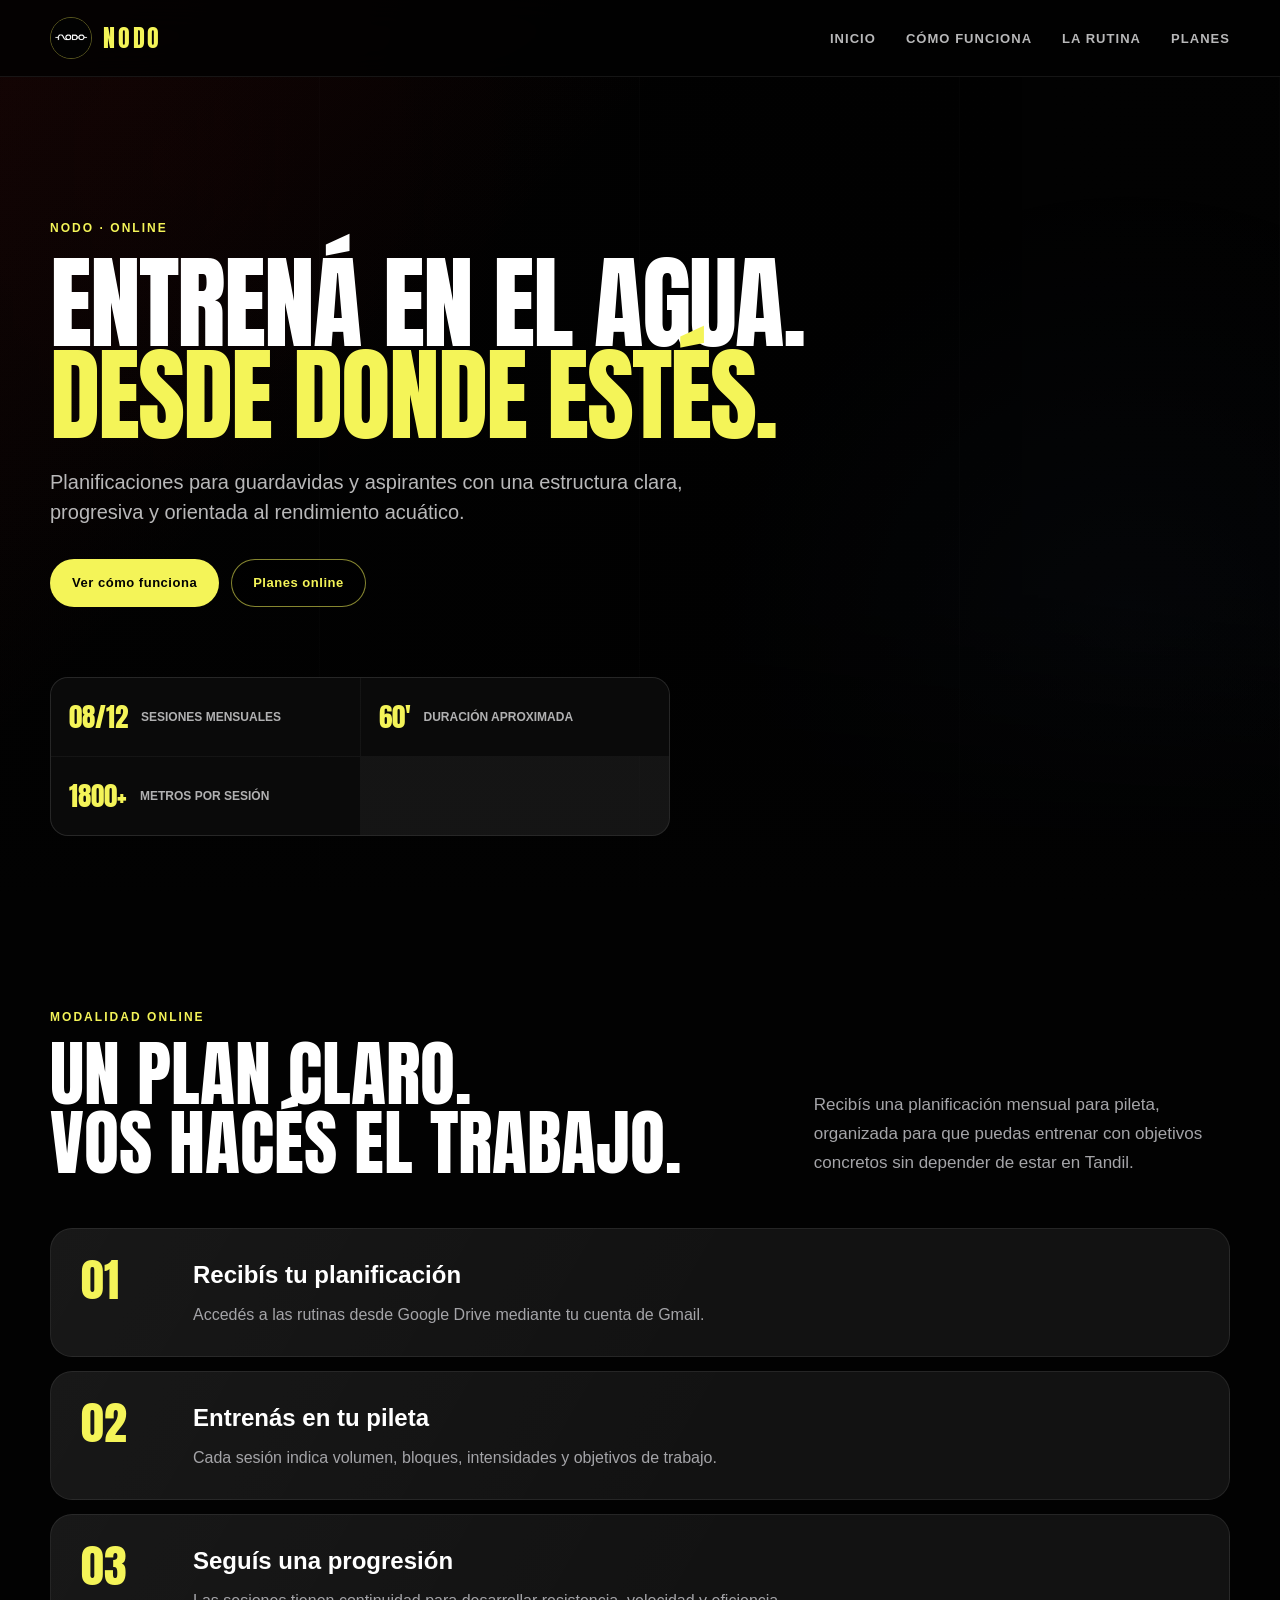
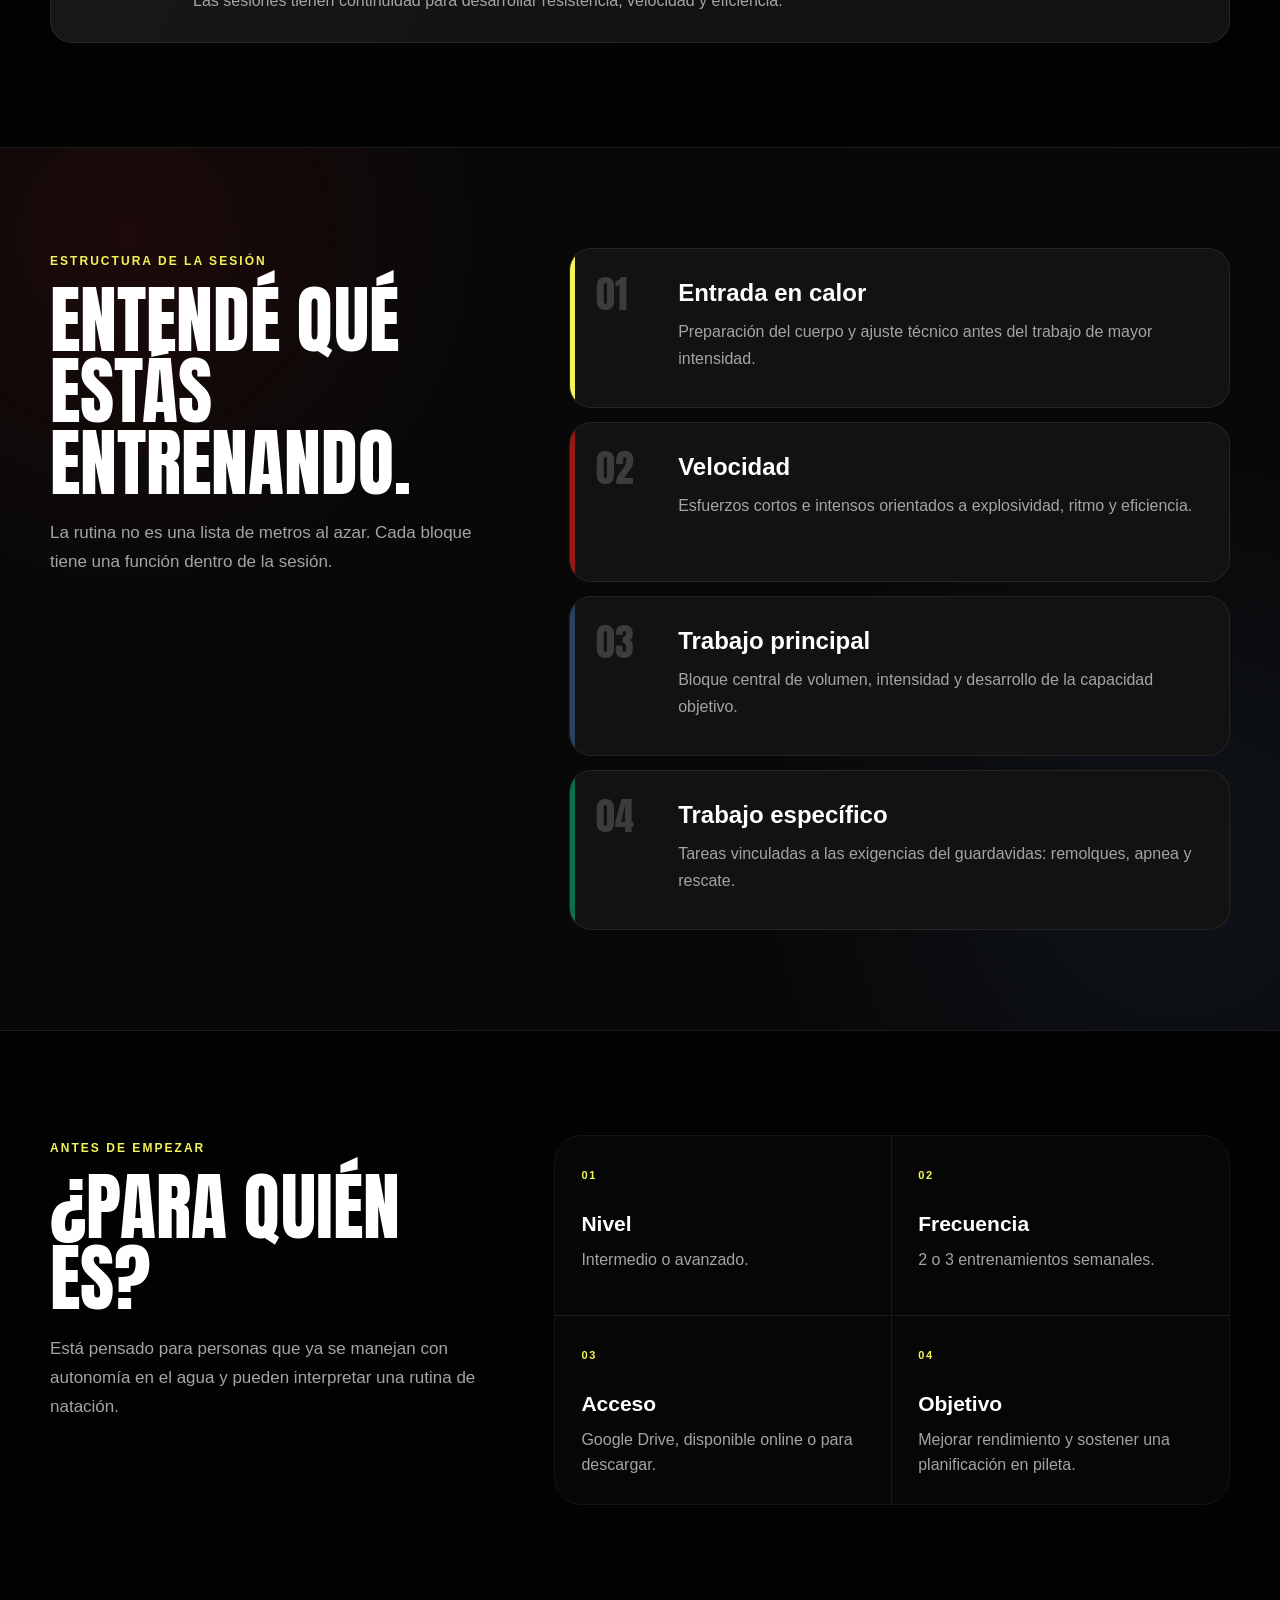
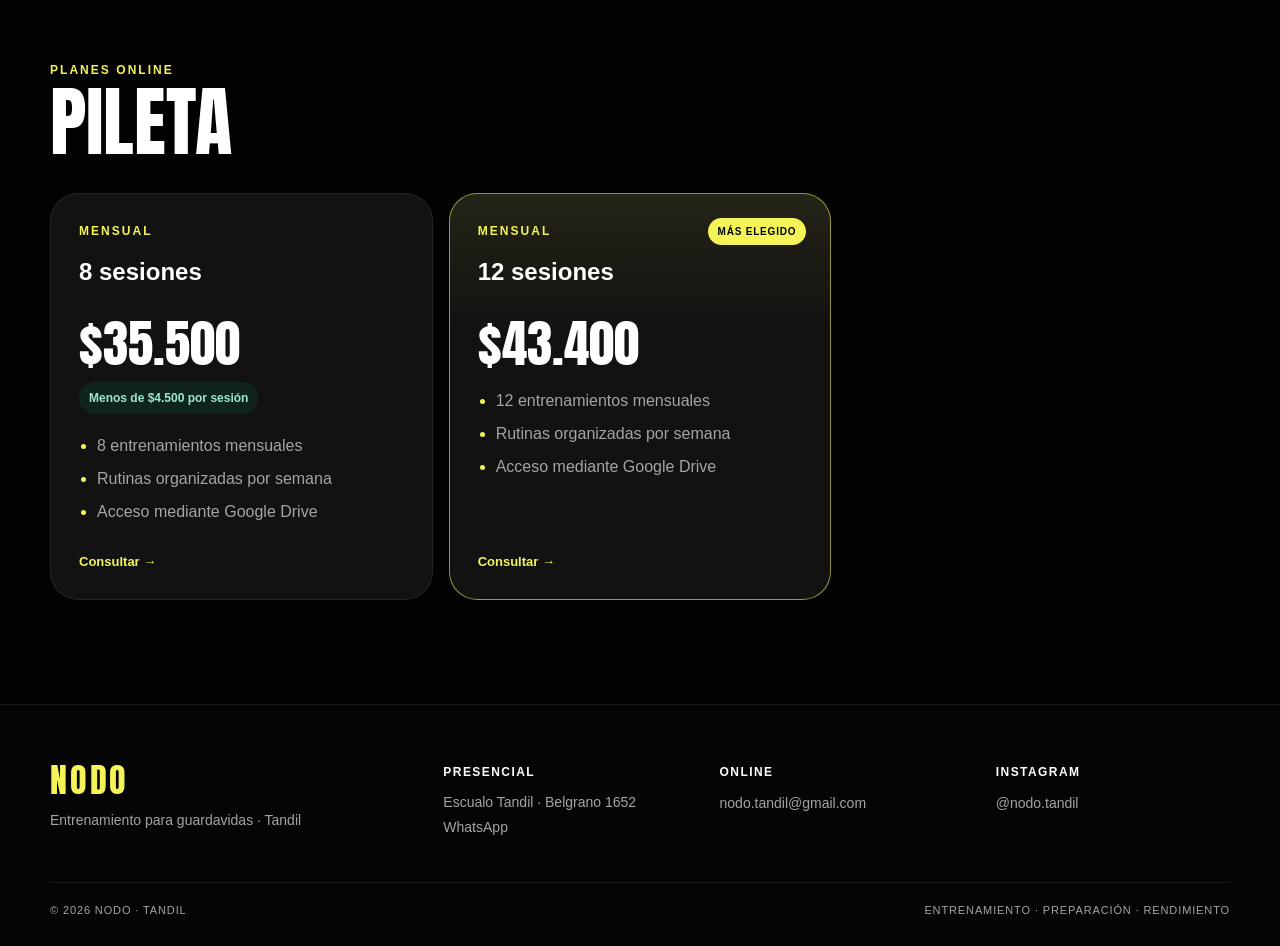
==== commit 610d6c2a: "Agrega precios a los planes online" ====
--- a/rutinas.html
+++ b/rutinas.html
@@ -176,18 +176,38 @@
       </div>
     </section>
 
-    <section class="plans-online-section" id="planes-online">
-      <div class="plans-online-inner">
-        <span class="eyebrow">PLANES ONLINE</span>
-        <h2>PRÓXIMAMENTE.</h2>
-        <p>
-          Estamos terminando de preparar la modalidad de rutinas online. Podés seguir
-          las novedades en Instagram o escribirnos para consultar.
-        </p>
-        <div class="hero-buttons">
-          <a href="https://instagram.com/nodo.tandil" target="_blank" rel="noopener" class="btn primary">Seguir @nodo.tandil</a>
-          <a href="mailto:nodo.tandil@gmail.com" class="btn secondary">Consultar por email</a>
-        </div>
+    <section class="section plans-section" id="planes-online">
+      <div class="section-title">
+        <span>PLANES ONLINE</span>
+        <h2>PILETA</h2>
+      </div>
+
+      <div class="price-grid online-price-grid">
+        <article class="price-card">
+          <span class="plan-label">MENSUAL</span>
+          <h3>8 sesiones</h3>
+          <p class="price">$35.500</p>
+          <p class="highlight">Menos de $4.500 por sesión</p>
+          <ul>
+            <li>8 entrenamientos mensuales</li>
+            <li>Rutinas organizadas por semana</li>
+            <li>Acceso mediante Google Drive</li>
+          </ul>
+          <a href="mailto:nodo.tandil@gmail.com" class="card-cta">Consultar →</a>
+        </article>
+
+        <article class="price-card featured">
+          <span class="badge">MÁS ELEGIDO</span>
+          <span class="plan-label">MENSUAL</span>
+          <h3>12 sesiones</h3>
+          <p class="price">$43.400</p>
+          <ul>
+            <li>12 entrenamientos mensuales</li>
+            <li>Rutinas organizadas por semana</li>
+            <li>Acceso mediante Google Drive</li>
+          </ul>
+          <a href="mailto:nodo.tandil@gmail.com" class="card-cta">Consultar →</a>
+        </article>
       </div>
     </section>
   </main>
--- a/css/style.css
+++ b/css/style.css
@@ -298,9 +298,9 @@
 
 .hero-stats {
   display: grid;
-  grid-template-columns: repeat(3, minmax(0, 1fr));
+  grid-template-columns: repeat(2, minmax(0, 1fr));
   gap: 1px;
-  max-width: 880px;
+  max-width: 620px;
   margin-top: 70px;
   border: 1px solid var(--border-soft);
   border-radius: var(--radius-md);
@@ -372,7 +372,7 @@
 
 .cards {
   display: grid;
-  grid-template-columns: repeat(3, 1fr);
+  grid-template-columns: repeat(2, 1fr);
   gap: 16px;
 }
 
--- a/css/rutina_style.css
+++ b/css/rutina_style.css
@@ -1,500 +1,280 @@
-:root {
-  --yellow: #f4f458;
-  --blue: #5d7cff;
-  --red: #d9363e;
-  --green: #008b68;
-  --dark: #020202;
-  --card: #171717;
-  --navy: #071224;
-  --text: #ffffff;
-  --muted: #dddddd;
-}
-
-body {
-  background: #000;
-  color: var(--text);
-  font-family: Arial, Helvetica, sans-serif;
-}
-
-/* deja espacio porque tu header es fixed */
-.routine-page {
-  max-width: 1120px;
-  margin: 0 auto;
-  padding: 120px 32px 32px;
-  display: grid;
-  grid-template-columns: 245px 1fr;
-  gap: 32px;
-}
-
-/* SIDEBAR */
-
-.sidebar {
-  border: 4px solid var(--yellow);
-  border-radius: 26px;
-  padding: 32px 24px;
-  display: flex;
-  flex-direction: column;
-  justify-content: space-between;
-  min-height: 1180px;
-}
-
-.logo-box {
-  text-align: center;
-}
-
-.logo-symbol {
-  font-size: 58px;
-  font-weight: bold;
-  line-height: 1;
-}
-
-.logo-box h2 {
-  font-size: 34px;
-  letter-spacing: 12px;
-  margin: 16px 0 28px;
-}
-
-.logo-box p {
-  color: var(--yellow);
-  font-weight: bold;
-  line-height: 1.4;
-  text-align: left;
-}
-
-.side-info {
-  display: flex;
-  flex-direction: column;
-  gap: 58px;
-  font-weight: bold;
-}
-
-.side-info div {
-  display: flex;
-  align-items: center;
-  gap: 18px;
-  font-size: 30px;
-}
-
-.side-info span {
-  font-size: 15px;
-  line-height: 1.3;
-}
-
-/* CONTENT */
-
-.content {
-  padding-top: 8px;
-}
-
-.top-row {
-  display: grid;
-  grid-template-columns: auto 1fr auto auto;
-  align-items: center;
-  gap: 18px;
-  font-weight: bold;
-  font-size: 20px;
-}
-
-.line {
-  height: 2px;
-  background: linear-gradient(90deg, var(--yellow), transparent);
-}
-
-.top-row strong {
-  background: var(--yellow);
-  color: #000;
-  padding: 8px 16px;
-  border-radius: 8px;
-}
-
-.content h1 {
-  font-size: 76px;
-  line-height: 1.15;
-  margin: 48px 0 22px;
-}
-
-/* INFO */
-
-.info-bar {
-  background: var(--navy);
-  border-radius: 24px;
-  padding: 26px;
-  display: grid;
-  grid-template-columns: repeat(3, 1fr);
-  gap: 24px;
-  margin-bottom: 28px;
-}
-
-.info-item {
-  display: flex;
-  align-items: center;
-  gap: 18px;
-}
-
-.icon {
-  font-size: 42px;
-}
-
-.info-item small {
-  font-weight: bold;
-  font-size: 15px;
-}
-
-.info-item p {
-  font-size: 22px;
-  font-weight: bold;
-  margin-top: 8px;
-}
-
-/* CARDS */
-
-.routine-card {
-  background: var(--card);
-  border-radius: 26px;
-  padding: 24px;
-  margin-bottom: 28px;
-  display: grid;
-  grid-template-columns: 90px 1fr;
-  gap: 20px;
-  min-height: 170px;
-}
-
-.left {
-  display: flex;
-  flex-direction: column;
-  align-items: center;
-  gap: 22px;
-}
-
-.number {
-  color: #000;
-  font-size: 24px;
-  font-weight: bold;
-  padding: 10px 18px;
-  border-radius: 18px;
-}
-
-.big-icon {
-  font-size: 52px;
-}
-
-.card-title {
-  display: flex;
-  justify-content: space-between;
-  align-items: flex-start;
-  gap: 16px;
-  margin-bottom: 20px;
-}
-
-.card-title h2 {
-  font-size: 31px;
-}
-
-.card-title span {
-  color: #000;
-  font-weight: bold;
-  padding: 10px 18px;
-  border-radius: 18px;
-  white-space: nowrap;
-}
-
-.routine-card p {
-  color: var(--muted);
-  font-size: 19px;
-  line-height: 1.35;
-}
-
-/* COLORS */
-
-.blue h2,
-.blue .big-icon {
-  color: var(--blue);
-}
-
-.blue .number,
-.blue .card-title span {
-  background: var(--blue);
-}
-
-.yellow h2,
-.yellow .big-icon {
-  color: var(--yellow);
-}
-
-.yellow .number,
-.yellow .card-title span {
-  background: var(--yellow);
-}
-
-.red h2,
-.red .big-icon {
-  color: var(--red);
-}
-
-.red .number,
-.red .card-title span {
-  background: var(--red);
-}
-
-.green h2,
-.green .big-icon {
-  color: var(--green);
-}
-
-.green .number,
-.green .card-title span {
-  background: var(--green);
-}
-
-/* BOTTOM */
-
-.bottom-box {
-  border: 4px solid var(--yellow);
-  border-radius: 26px;
-  padding: 28px;
-  display: grid;
-  grid-template-columns: 1fr 1fr;
-  align-items: center;
-  margin-top: 40px;
-}
-
-.bottom-box small {
-  color: var(--yellow);
-  font-weight: bold;
-  font-size: 18px;
-  letter-spacing: 1px;
-}
-
-.bottom-box h2 {
-  font-size: 64px;
-  margin-top: 18px;
-}
-
-.bottom-box > div:first-child {
-  text-align: center;
-}
-
-.bottom-box > div:first-child p {
-  font-size: 28px;
-  font-weight: bold;
-}
-
-.notes p {
-  font-weight: bold;
-  line-height: 1.45;
-  margin-top: 22px;
-}
-
-/* RESPONSIVE: mantiene el mismo formato */
-
-@media (max-width: 900px) {
-  .routine-page {
-    padding: 105px 14px 24px;
-    grid-template-columns: 100px 1fr;
-    gap: 14px;
-  }
-
-  .sidebar {
-    min-height: auto;
-    padding: 18px 10px;
-    border-width: 3px;
-    border-radius: 20px;
-  }
-
-  .logo-symbol {
-    font-size: 32px;
-  }
-
-  .logo-box h2 {
-    font-size: 18px;
-    letter-spacing: 5px;
-    margin: 10px 0 18px;
-  }
-
-  .logo-box p {
-    font-size: 10px;
-    line-height: 1.25;
-  }
-
-  .side-info {
-    gap: 34px;
-  }
-
-  .side-info div {
-    flex-direction: column;
-    gap: 6px;
-    font-size: 22px;
-    text-align: center;
-  }
-
-  .side-info span {
-    font-size: 10px;
-  }
-
-  .top-row {
-    grid-template-columns: auto 1fr auto;
-    gap: 8px;
-    font-size: 10px;
-  }
-
-  .top-row span:nth-of-type(2) {
-    display: none;
-  }
-
-  .top-row strong {
-    padding: 6px 9px;
-    font-size: 10px;
-  }
-
-  .content h1 {
-    font-size: clamp(30px, 9vw, 48px);
-    margin: 24px 0 16px;
-  }
-
-  .info-bar {
-    padding: 14px;
-    border-radius: 18px;
-    gap: 10px;
-  }
-
-  .info-item {
-    gap: 8px;
-  }
-
-  .icon {
-    font-size: 24px;
-  }
-
-  .info-item small {
-    font-size: 8px;
-  }
-
-  .info-item p {
-    font-size: 11px;
-    margin-top: 4px;
-  }
-
-  .routine-card {
-    grid-template-columns: 54px 1fr;
-    gap: 12px;
-    padding: 14px;
-    border-radius: 18px;
-    margin-bottom: 14px;
-    min-height: auto;
-  }
-
-  .left {
-    gap: 12px;
-  }
-
-  .number {
-    font-size: 14px;
-    padding: 7px 10px;
-    border-radius: 12px;
-  }
-
-  .big-icon {
-    font-size: 28px;
-  }
-
-  .card-title {
-    gap: 10px;
-    margin-bottom: 10px;
-  }
-
-  .card-title h2 {
-    font-size: clamp(15px, 4vw, 22px);
-  }
-
-  .card-title span {
-    font-size: 10px;
-    padding: 6px 8px;
-    border-radius: 10px;
-  }
-
-  .routine-card p {
-    font-size: 12px;
-    line-height: 1.35;
-  }
-
-  .bottom-box {
-    grid-template-columns: 1fr 1fr;
-    gap: 12px;
-    padding: 16px;
-    border-width: 3px;
-    border-radius: 20px;
-    margin-top: 22px;
-  }
-
-  .bottom-box small {
-    font-size: 10px;
-  }
-
-  .bottom-box h2 {
-    font-size: 24px;
-    margin-top: 8px;
-  }
-
-  .bottom-box > div:first-child p {
-    font-size: 14px;
-  }
-
-  .notes p {
-    font-size: 11px;
-    margin-top: 10px;
-  }
-
-}
-
-@media (max-width: 480px) {
-  .routine-page {
-    grid-template-columns: 82px 1fr;
-    gap: 10px;
-    padding-inline: 8px;
-  }
-
-  .sidebar {
-    padding: 14px 7px;
-  }
-
-  .logo-box h2 {
-    font-size: 15px;
-    letter-spacing: 3px;
-  }
-
-  .logo-box p {
-    font-size: 8px;
-  }
-
-  .side-info div {
-    font-size: 18px;
-  }
-
-  .side-info span {
-    font-size: 8px;
-  }
-
-  .content h1 {
-    font-size: 28px;
-  }
-
-  .info-bar {
-    grid-template-columns: 1fr;
-  }
-
-  .routine-card {
-    grid-template-columns: 42px 1fr;
-    padding: 12px;
-  }
-
-  .card-title {
-    flex-direction: column;
-    align-items: flex-start;
-  }
-
-  .routine-card p {
-    font-size: 11px;
-  }
-
-  
-}+.online-hero {
+  background-position: 56% 42%;
+}
+
+.online-hero .hero-content {
+  padding-bottom: 64px;
+}
+
+.online-steps {
+  display: grid;
+  gap: 14px;
+}
+
+.online-steps article {
+  display: grid;
+  grid-template-columns: 88px 1fr;
+  gap: 24px;
+  align-items: start;
+  padding: 28px 30px;
+  border: 1px solid var(--border-soft);
+  border-radius: 22px;
+  background:
+    linear-gradient(120deg, rgba(255,255,255,0.025), transparent 58%),
+    var(--surface);
+}
+
+.step-number {
+  color: var(--accent);
+  font-family: "Anton", sans-serif;
+  font-size: 46px;
+  line-height: 1;
+}
+
+.online-steps h3 {
+  color: var(--white);
+  font-size: 24px;
+}
+
+.online-steps p {
+  max-width: 760px;
+  margin-top: 8px;
+  color: var(--muted);
+  line-height: 1.7;
+}
+
+.routine-structure-section {
+  border-block: 1px solid var(--border-soft);
+  background:
+    radial-gradient(circle at 10% 10%, rgba(152, 25, 20, 0.14), transparent 26%),
+    radial-gradient(circle at 92% 82%, rgba(43, 65, 98, 0.2), transparent 30%),
+    #080808;
+}
+
+.routine-structure-inner {
+  width: min(var(--max-width), calc(100% - 36px));
+  margin: 0 auto;
+  padding: 100px 0;
+  display: grid;
+  grid-template-columns: 0.82fr 1.18fr;
+  gap: 60px;
+  align-items: start;
+}
+
+.routine-structure-heading {
+  position: sticky;
+  top: 110px;
+}
+
+.routine-structure-heading h2,
+.online-details-copy h2,
+.plans-online-inner h2 {
+  margin-top: 12px;
+  color: var(--white);
+  font-family: "Anton", sans-serif;
+  font-size: clamp(46px, 5.8vw, 76px);
+  font-weight: 400;
+  line-height: 0.96;
+  text-transform: uppercase;
+}
+
+.routine-structure-heading p,
+.online-details-copy p,
+.plans-online-inner p {
+  margin-top: 20px;
+  color: var(--muted);
+  font-size: 17px;
+  line-height: 1.72;
+}
+
+.routine-blocks {
+  display: grid;
+  gap: 14px;
+}
+
+.routine-block {
+  position: relative;
+  display: grid;
+  grid-template-columns: 64px 1fr;
+  gap: 18px;
+  min-height: 160px;
+  padding: 26px;
+  overflow: hidden;
+  border: 1px solid var(--border-soft);
+  border-radius: 22px;
+  background: var(--surface);
+}
+
+.routine-block::before {
+  content: "";
+  position: absolute;
+  inset: 0 auto 0 0;
+  width: 5px;
+}
+
+.routine-block.warm::before {
+  background: var(--accent);
+}
+
+.routine-block.speed::before {
+  background: var(--primary);
+}
+
+.routine-block.main-work::before {
+  background: var(--secondary);
+}
+
+.routine-block.specific::before {
+  background: var(--optional);
+}
+
+.routine-block > span {
+  font-family: "Anton", sans-serif;
+  font-size: 38px;
+  line-height: 1;
+  color: rgba(255, 255, 255, 0.18);
+}
+
+.routine-block h3 {
+  color: var(--white);
+  font-size: 24px;
+}
+
+.routine-block p {
+  margin-top: 8px;
+  color: var(--muted);
+  line-height: 1.65;
+}
+
+.online-details {
+  display: grid;
+  grid-template-columns: 0.8fr 1.2fr;
+  gap: 54px;
+  align-items: start;
+}
+
+.requirements-grid {
+  display: grid;
+  grid-template-columns: repeat(2, 1fr);
+  border: 1px solid var(--border-soft);
+  border-radius: var(--radius-lg);
+  overflow: hidden;
+}
+
+.requirements-grid article {
+  min-height: 180px;
+  padding: 26px;
+  border-right: 1px solid var(--border-soft);
+  border-bottom: 1px solid var(--border-soft);
+  background: rgba(255, 255, 255, 0.018);
+}
+
+.requirements-grid article:nth-child(2n) {
+  border-right: 0;
+}
+
+.requirements-grid article:nth-last-child(-n + 2) {
+  border-bottom: 0;
+}
+
+.requirements-grid span {
+  color: var(--accent);
+  font-size: 11px;
+  font-weight: 700;
+  letter-spacing: 0.15em;
+}
+
+.requirements-grid h3 {
+  margin-top: 22px;
+  color: var(--white);
+  font-size: 21px;
+}
+
+.requirements-grid p {
+  margin-top: 7px;
+  color: var(--muted);
+  line-height: 1.6;
+}
+
+.plans-online-section {
+  margin-top: 50px;
+  border-top: 1px solid var(--border-soft);
+  background:
+    linear-gradient(135deg, rgba(244, 244, 88, 0.08), transparent 38%),
+    var(--surface);
+}
+
+.plans-online-inner {
+  width: min(var(--max-width), calc(100% - 36px));
+  margin: 0 auto;
+  padding: 90px 0;
+}
+
+.plans-online-inner h2 {
+  font-size: clamp(62px, 9vw, 112px);
+  color: var(--accent);
+}
+
+.plans-online-inner p {
+  max-width: 720px;
+}
+
+@media (max-width: 900px) {
+  .routine-structure-inner,
+  .online-details {
+    grid-template-columns: 1fr;
+  }
+
+  .routine-structure-heading {
+    position: static;
+  }
+}
+
+@media (max-width: 680px) {
+  .online-steps article {
+    grid-template-columns: 58px 1fr;
+    gap: 14px;
+    padding: 22px;
+  }
+
+  .step-number {
+    font-size: 36px;
+  }
+
+  .routine-structure-inner,
+  .plans-online-inner {
+    width: min(100% - 28px, var(--max-width));
+  }
+
+  .requirements-grid {
+    grid-template-columns: 1fr;
+  }
+
+  .requirements-grid article,
+  .requirements-grid article:nth-child(2n),
+  .requirements-grid article:nth-last-child(-n + 2) {
+    border-right: 0;
+    border-bottom: 1px solid var(--border-soft);
+  }
+
+  .requirements-grid article:last-child {
+    border-bottom: 0;
+  }
+}
+
+@media (max-width: 480px) {
+  .routine-block {
+    grid-template-columns: 48px 1fr;
+    padding: 22px;
+  }
+
+  .routine-block h3,
+  .online-steps h3 {
+    font-size: 20px;
+  }
+
+  .routine-structure-heading h2,
+  .online-details-copy h2 {
+    font-size: 46px;
+  }
+}
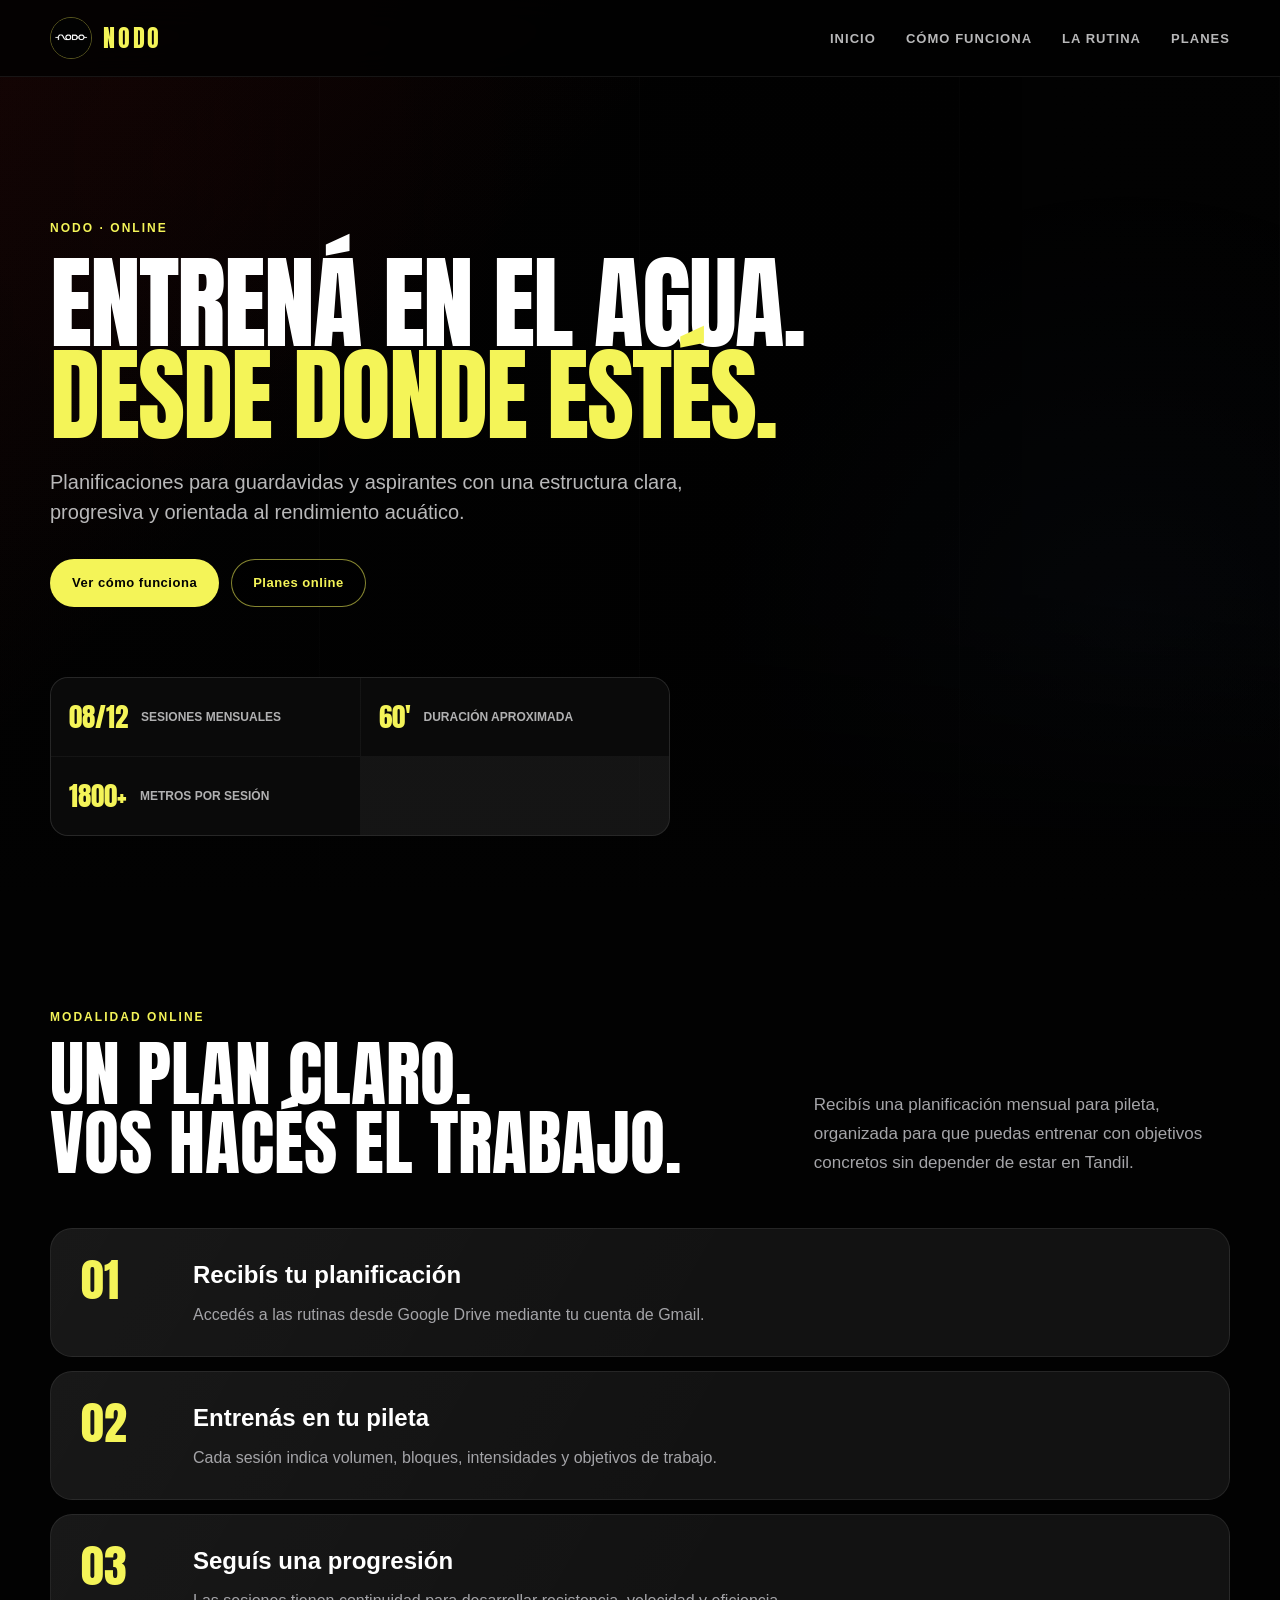
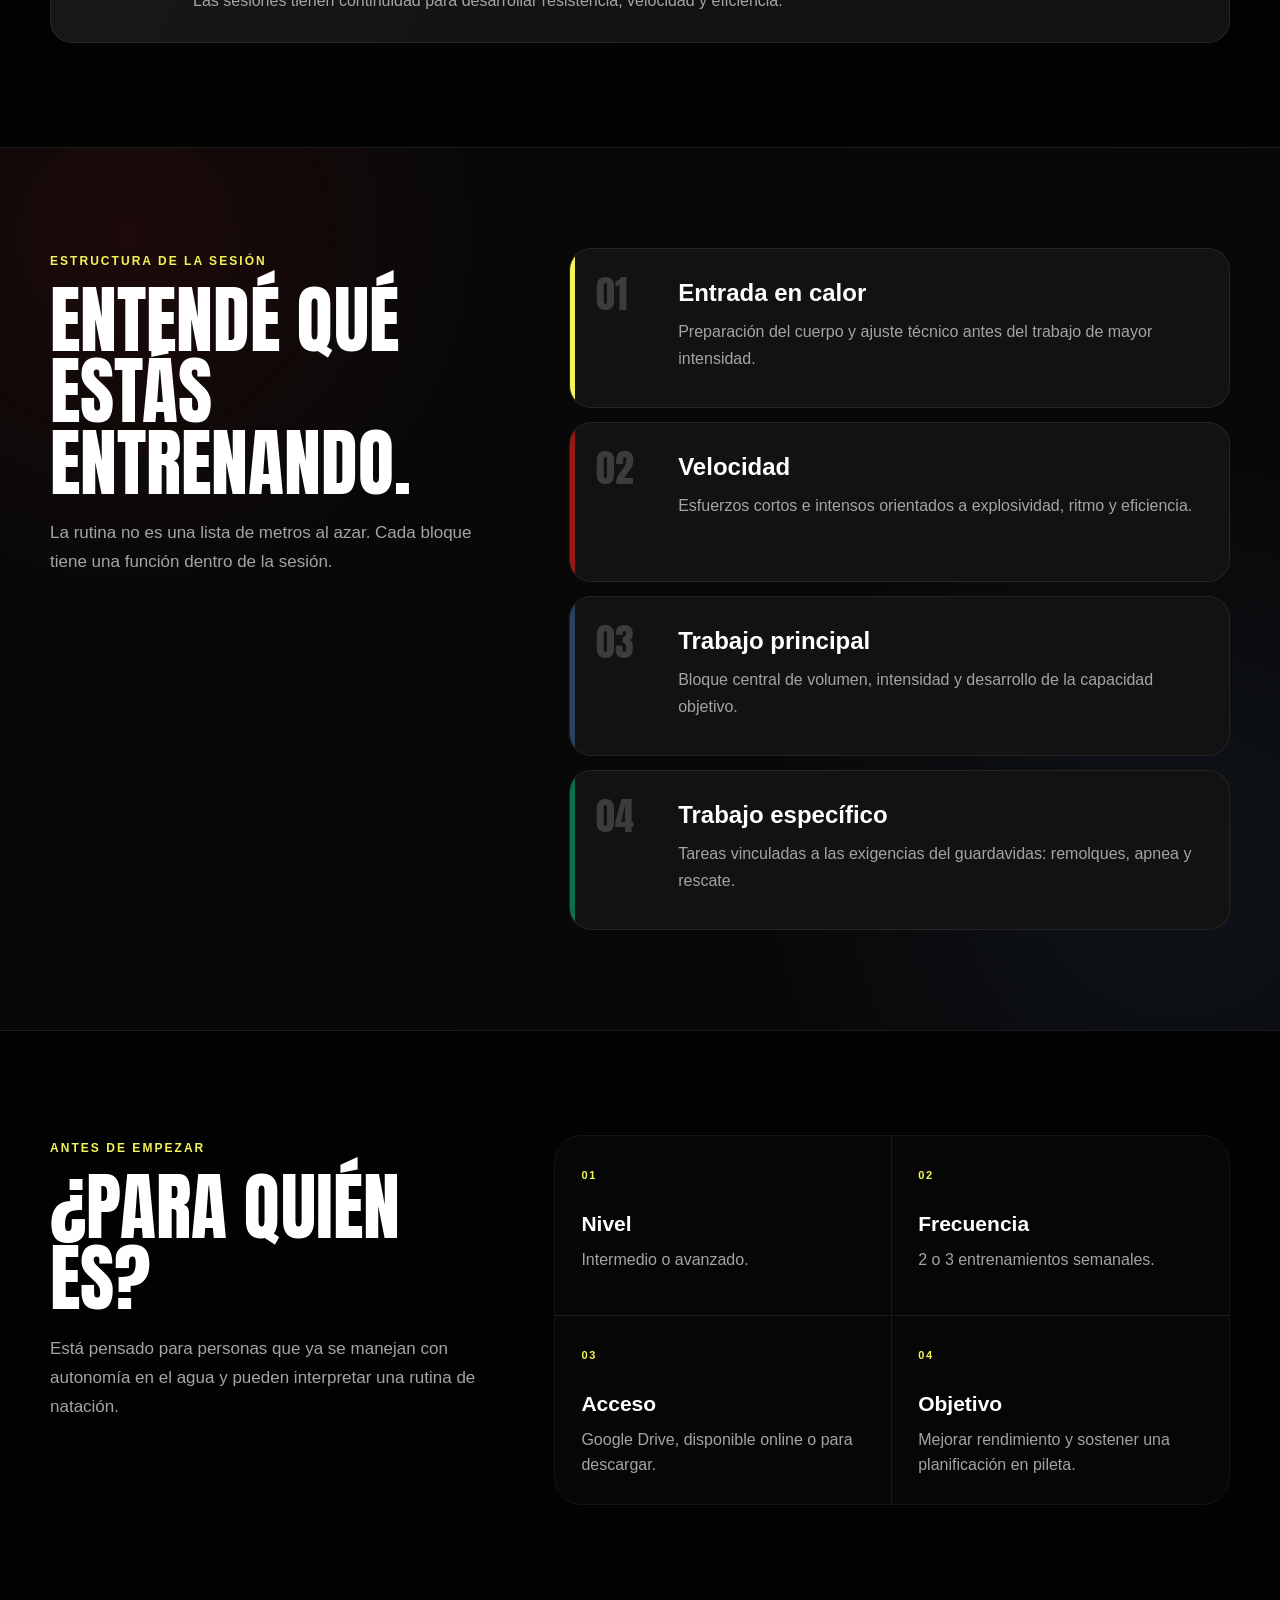
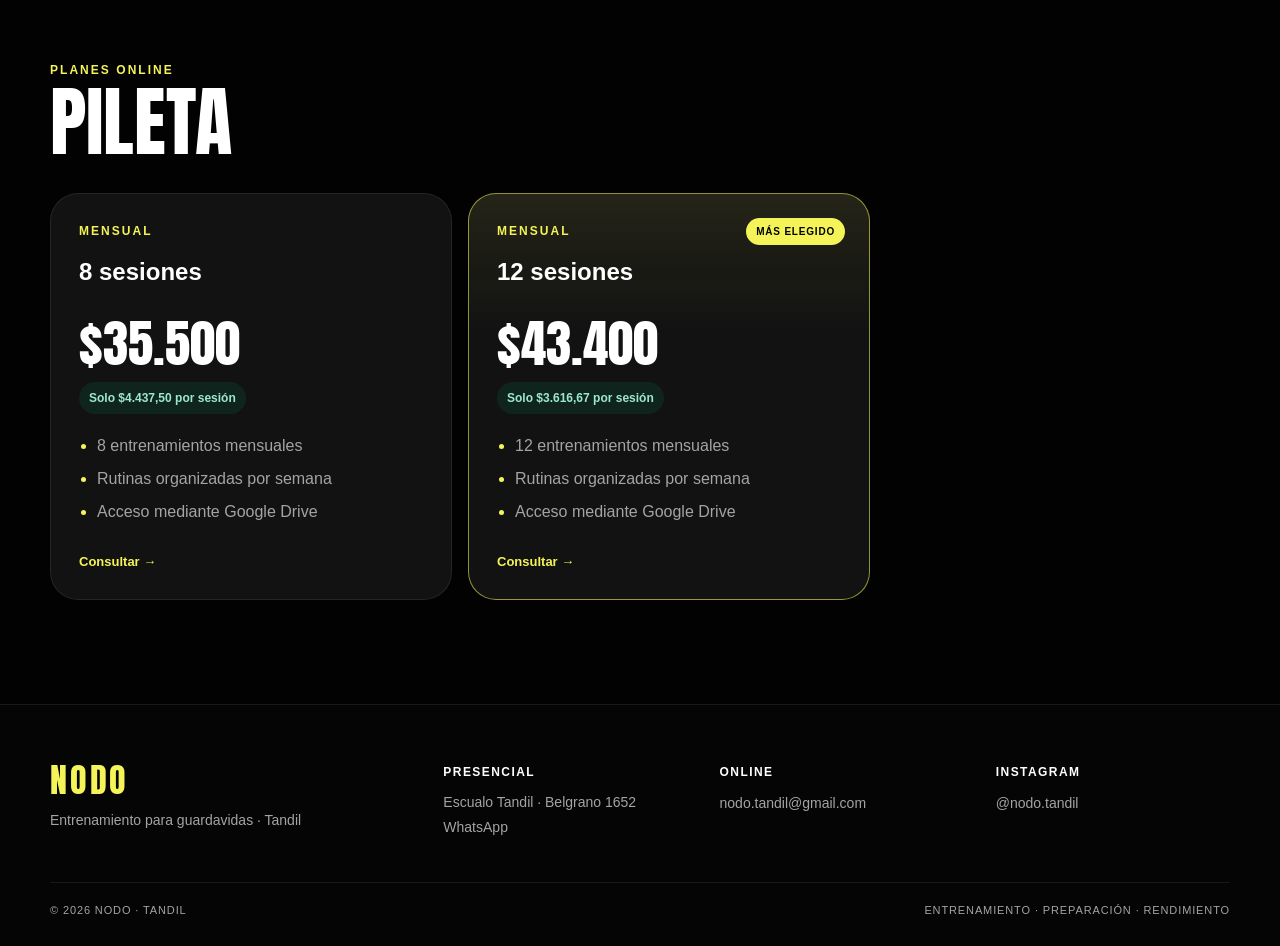
==== commit 55db4b15: "Muestra precio por sesión en planes online" ====
--- a/rutinas.html
+++ b/rutinas.html
@@ -187,7 +187,7 @@
           <span class="plan-label">MENSUAL</span>
           <h3>8 sesiones</h3>
           <p class="price">$35.500</p>
-          <p class="highlight">Menos de $4.500 por sesión</p>
+          <p class="highlight">Solo $4.437,50 por sesión</p>
           <ul>
             <li>8 entrenamientos mensuales</li>
             <li>Rutinas organizadas por semana</li>
@@ -201,6 +201,7 @@
           <span class="plan-label">MENSUAL</span>
           <h3>12 sesiones</h3>
           <p class="price">$43.400</p>
+          <p class="highlight">Solo $3.616,67 por sesión</p>
           <ul>
             <li>12 entrenamientos mensuales</li>
             <li>Rutinas organizadas por semana</li>
--- a/css/rutina_style.css
+++ b/css/rutina_style.css
@@ -278,3 +278,16 @@
     font-size: 46px;
   }
 }
+
+
+.online-price-grid {
+  grid-template-columns: repeat(2, minmax(0, 1fr));
+  max-width: 820px;
+}
+
+@media (max-width: 960px) {
+  .online-price-grid {
+    grid-template-columns: 1fr;
+    max-width: none;
+  }
+}
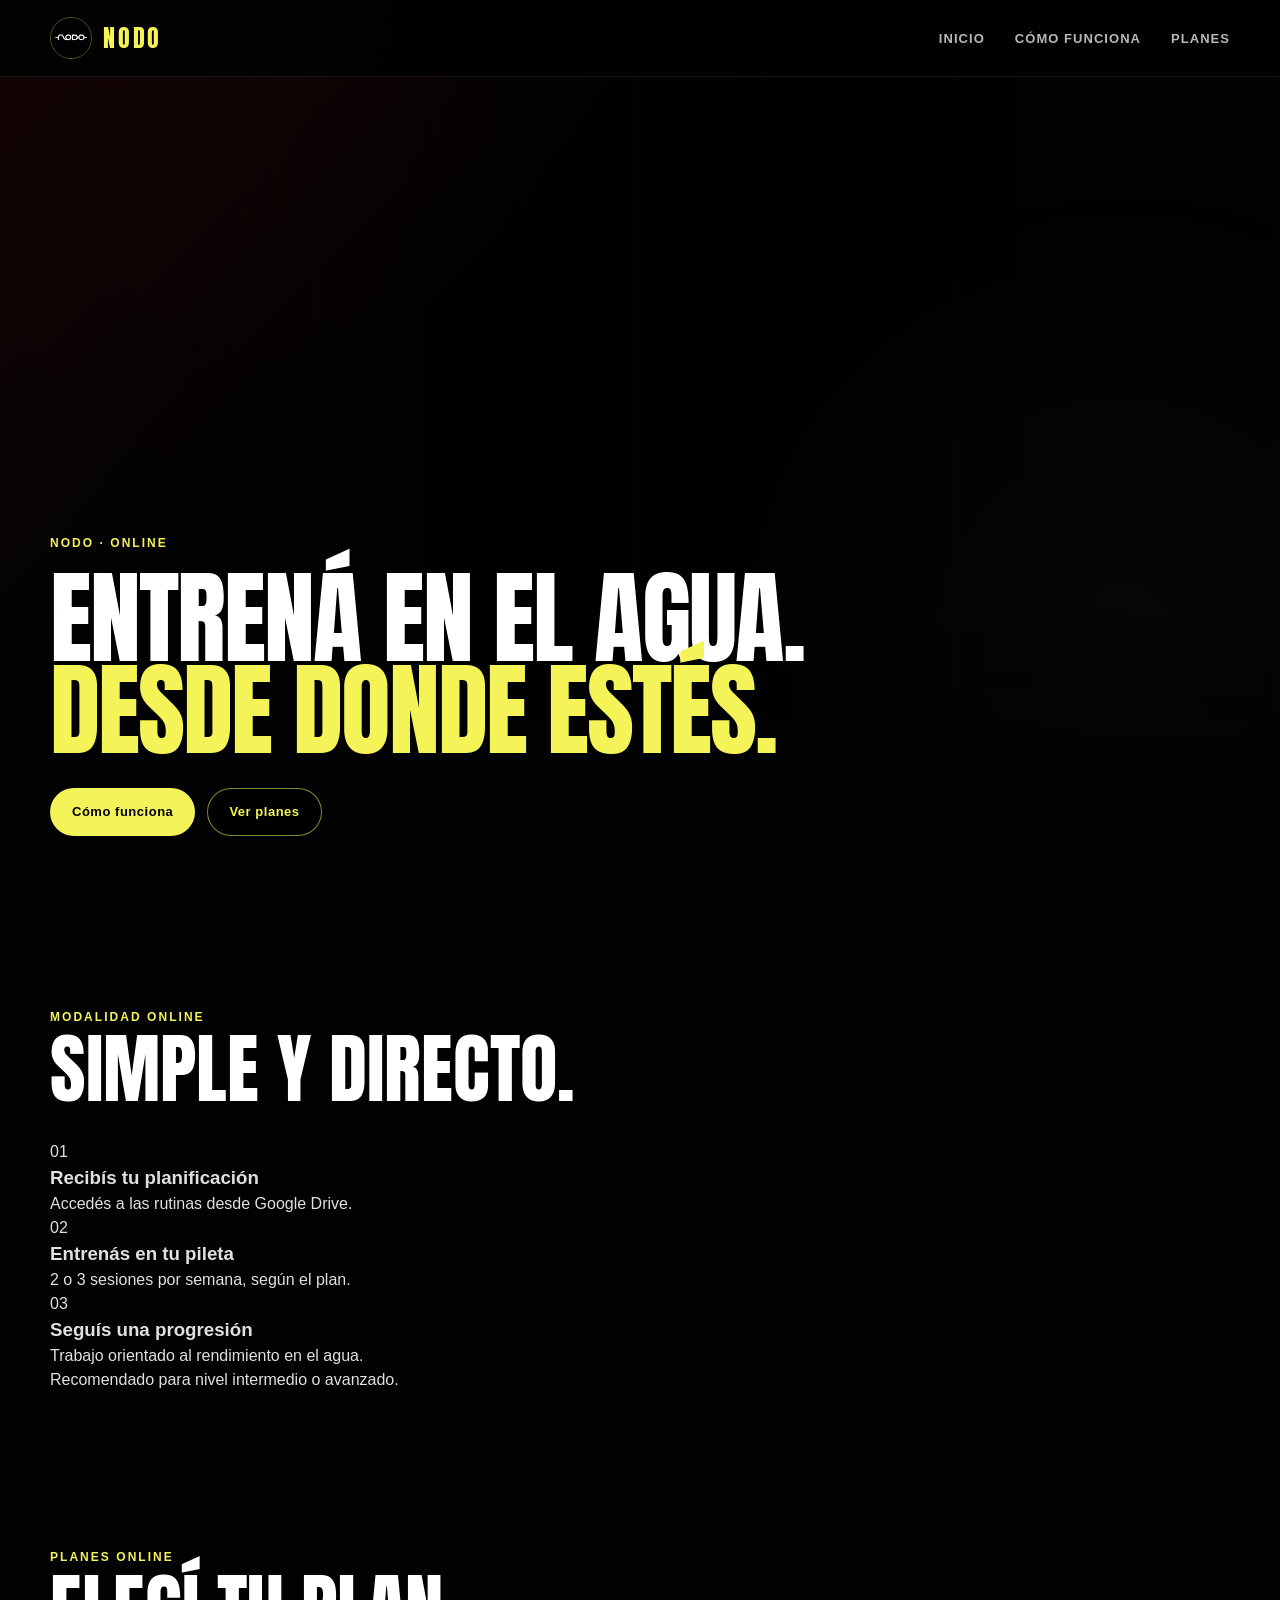
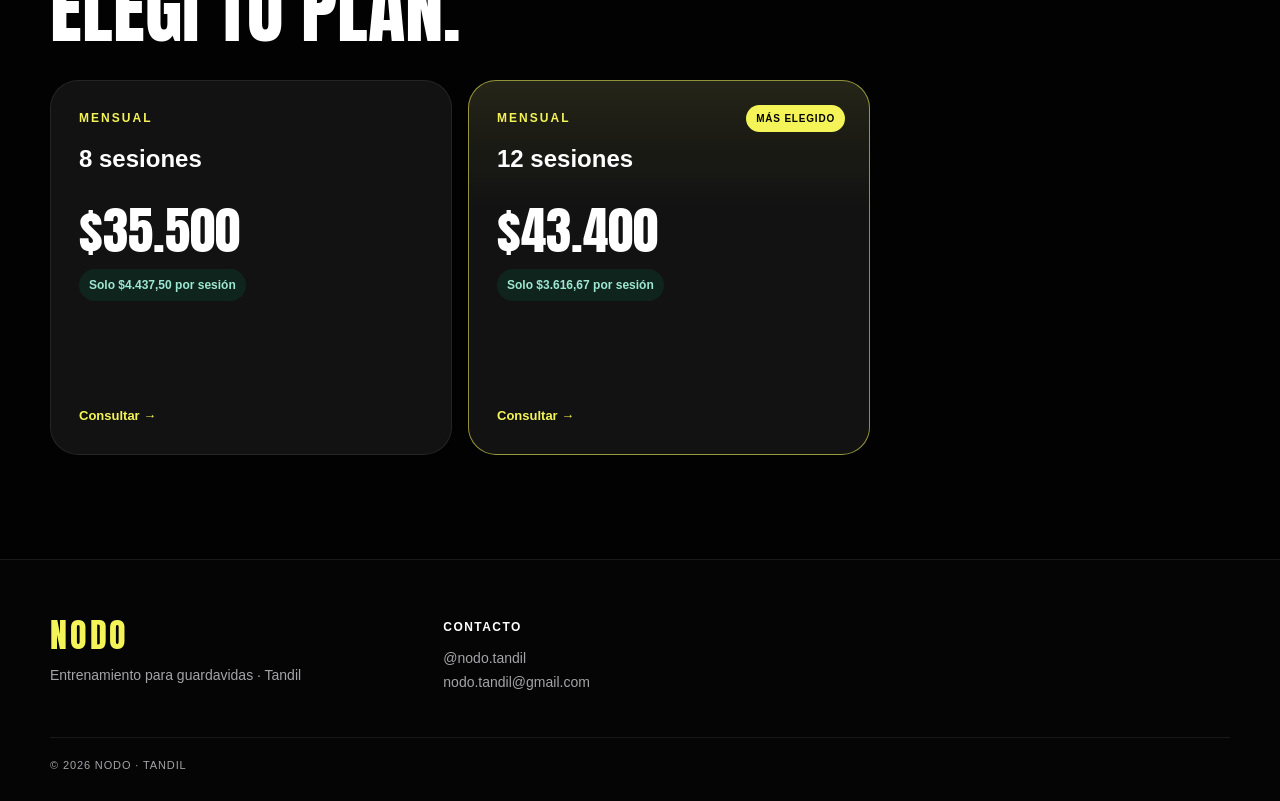
==== commit e54f541f: "Reduce contenido de modalidad online según principios UX" ====
--- a/rutinas.html
+++ b/rutinas.html
@@ -3,8 +3,8 @@
 <head>
   <meta charset="UTF-8" />
   <meta name="viewport" content="width=device-width, initial-scale=1.0" />
-  <meta name="description" content="Rutinas online de NODO Tandil para guardavidas y aspirantes. Entrenamiento de pileta estructurado y progresivo." />
-  <title>NODO | Rutinas Online</title>
+  <meta name="description" content="Rutinas online de NODO Tandil para guardavidas y aspirantes." />
+  <title>NODO | Modalidad Online</title>
   <link rel="icon" type="image/png" href="img/imglogo.png">
   <link rel="preconnect" href="https://fonts.googleapis.com">
   <link rel="preconnect" href="https://fonts.gstatic.com" crossorigin>
@@ -26,7 +26,6 @@
       <ul class="nav-links" id="navLinks">
         <li><a href="index.html">Inicio</a></li>
         <li><a href="#como-funciona">Cómo funciona</a></li>
-        <li><a href="#estructura">La rutina</a></li>
         <li><a href="#planes-online">Planes</a></li>
       </ul>
     </nav>
@@ -37,149 +36,48 @@
       <div class="hero-overlay"></div>
       <div class="hero-content">
         <span class="tag">NODO · ONLINE</span>
-        <h1>ENTRENÁ EN EL AGUA.<br><em>DESDE DONDE ESTÉS.</em></h1>
-        <p>
-          Planificaciones para guardavidas y aspirantes con una estructura clara,
-          progresiva y orientada al rendimiento acuático.
-        </p>
+        <h1>ENTRENÁ EN EL AGUA. <em>DESDE DONDE ESTÉS.</em></h1>
 
         <div class="hero-buttons">
-          <a href="#como-funciona" class="btn primary">Ver cómo funciona</a>
-          <a href="#planes-online" class="btn secondary">Planes online</a>
-        </div>
-
-        <div class="hero-stats">
-          <div><strong>08/12</strong><span>Sesiones mensuales</span></div>
-          <div><strong>60'</strong><span>Duración aproximada</span></div>
-          <div><strong>1800+</strong><span>Metros por sesión</span></div>
+          <a href="#como-funciona" class="btn primary">Cómo funciona</a>
+          <a href="#planes-online" class="btn secondary">Ver planes</a>
         </div>
       </div>
     </section>
 
-    <section class="section" id="como-funciona">
-      <div class="section-heading">
-        <div>
-          <span class="eyebrow">MODALIDAD ONLINE</span>
-          <h2>UN PLAN CLARO.<br>VOS HACÉS EL TRABAJO.</h2>
-        </div>
-        <p class="section-lead">
-          Recibís una planificación mensual para pileta, organizada para que puedas
-          entrenar con objetivos concretos sin depender de estar en Tandil.
-        </p>
+    <section class="section online-summary" id="como-funciona">
+      <div class="section-title">
+        <span>MODALIDAD ONLINE</span>
+        <h2>SIMPLE Y DIRECTO.</h2>
       </div>
 
-      <div class="online-steps">
+      <div class="summary-grid">
         <article>
-          <span class="step-number">01</span>
-          <div>
-            <h3>Recibís tu planificación</h3>
-            <p>Accedés a las rutinas desde Google Drive mediante tu cuenta de Gmail.</p>
-          </div>
+          <span>01</span>
+          <h3>Recibís tu planificación</h3>
+          <p>Accedés a las rutinas desde Google Drive.</p>
         </article>
 
         <article>
-          <span class="step-number">02</span>
-          <div>
-            <h3>Entrenás en tu pileta</h3>
-            <p>Cada sesión indica volumen, bloques, intensidades y objetivos de trabajo.</p>
-          </div>
+          <span>02</span>
+          <h3>Entrenás en tu pileta</h3>
+          <p>2 o 3 sesiones por semana, según el plan.</p>
         </article>
 
         <article>
-          <span class="step-number">03</span>
-          <div>
-            <h3>Seguís una progresión</h3>
-            <p>Las sesiones tienen continuidad para desarrollar resistencia, velocidad y eficiencia.</p>
-          </div>
+          <span>03</span>
+          <h3>Seguís una progresión</h3>
+          <p>Trabajo orientado al rendimiento en el agua.</p>
         </article>
       </div>
-    </section>
 
-    <section class="routine-structure-section" id="estructura">
-      <div class="routine-structure-inner">
-        <div class="routine-structure-heading">
-          <span class="eyebrow">ESTRUCTURA DE LA SESIÓN</span>
-          <h2>ENTENDÉ QUÉ ESTÁS<br>ENTRENANDO.</h2>
-          <p>
-            La rutina no es una lista de metros al azar. Cada bloque tiene una función
-            dentro de la sesión.
-          </p>
-        </div>
-
-        <div class="routine-blocks">
-          <article class="routine-block warm">
-            <span>01</span>
-            <div>
-              <h3>Entrada en calor</h3>
-              <p>Preparación del cuerpo y ajuste técnico antes del trabajo de mayor intensidad.</p>
-            </div>
-          </article>
-
-          <article class="routine-block speed">
-            <span>02</span>
-            <div>
-              <h3>Velocidad</h3>
-              <p>Esfuerzos cortos e intensos orientados a explosividad, ritmo y eficiencia.</p>
-            </div>
-          </article>
-
-          <article class="routine-block main-work">
-            <span>03</span>
-            <div>
-              <h3>Trabajo principal</h3>
-              <p>Bloque central de volumen, intensidad y desarrollo de la capacidad objetivo.</p>
-            </div>
-          </article>
-
-          <article class="routine-block specific">
-            <span>04</span>
-            <div>
-              <h3>Trabajo específico</h3>
-              <p>Tareas vinculadas a las exigencias del guardavidas: remolques, apnea y rescate.</p>
-            </div>
-          </article>
-        </div>
-      </div>
-    </section>
-
-    <section class="section online-details">
-      <div class="online-details-copy">
-        <span class="eyebrow">ANTES DE EMPEZAR</span>
-        <h2>¿PARA QUIÉN ES?</h2>
-        <p>
-          Está pensado para personas que ya se manejan con autonomía en el agua y
-          pueden interpretar una rutina de natación.
-        </p>
-      </div>
-
-      <div class="requirements-grid">
-        <article>
-          <span>01</span>
-          <h3>Nivel</h3>
-          <p>Intermedio o avanzado.</p>
-        </article>
-        <article>
-          <span>02</span>
-          <h3>Frecuencia</h3>
-          <p>2 o 3 entrenamientos semanales.</p>
-        </article>
-        <article>
-          <span>03</span>
-          <h3>Acceso</h3>
-          <p>Google Drive, disponible online o para descargar.</p>
-        </article>
-        <article>
-          <span>04</span>
-          <h3>Objetivo</h3>
-          <p>Mejorar rendimiento y sostener una planificación en pileta.</p>
-        </article>
-      </div>
+      <p class="online-note">Recomendado para nivel intermedio o avanzado.</p>
     </section>
 
     <section class="section plans-section" id="planes-online">
       <div class="section-title">
         <span>PLANES ONLINE</span>
-        <h2>PILETA</h2>
+        <h2>ELEGÍ TU PLAN.</h2>
       </div>
 
       <div class="price-grid online-price-grid">
@@ -188,11 +86,6 @@
           <h3>8 sesiones</h3>
           <p class="price">$35.500</p>
           <p class="highlight">Solo $4.437,50 por sesión</p>
-          <ul>
-            <li>8 entrenamientos mensuales</li>
-            <li>Rutinas organizadas por semana</li>
-            <li>Acceso mediante Google Drive</li>
-          </ul>
           <a href="mailto:nodo.tandil@gmail.com" class="card-cta">Consultar →</a>
         </article>
 
@@ -202,11 +95,6 @@
           <h3>12 sesiones</h3>
           <p class="price">$43.400</p>
           <p class="highlight">Solo $3.616,67 por sesión</p>
-          <ul>
-            <li>12 entrenamientos mensuales</li>
-            <li>Rutinas organizadas por semana</li>
-            <li>Acceso mediante Google Drive</li>
-          </ul>
           <a href="mailto:nodo.tandil@gmail.com" class="card-cta">Consultar →</a>
         </article>
       </div>
@@ -214,32 +102,21 @@
   </main>
 
   <footer class="footer" id="contacto">
-    <div class="footer-container">
+    <div class="footer-container compact-footer">
       <div class="footer-brand">
         <div class="footer-logo">NODO</div>
         <p>Entrenamiento para guardavidas · Tandil</p>
       </div>
 
       <div class="footer-contact">
-        <h3>Presencial</h3>
-        <p>Escualo Tandil · Belgrano 1652</p>
-        <a href="https://wa.me/5492494324794" target="_blank" rel="noopener">WhatsApp</a>
-      </div>
-
-      <div class="footer-contact">
-        <h3>Online</h3>
+        <h3>Contacto</h3>
+        <a href="https://instagram.com/nodo.tandil" target="_blank" rel="noopener">@nodo.tandil</a><br>
         <a href="mailto:nodo.tandil@gmail.com">nodo.tandil@gmail.com</a>
-      </div>
-
-      <div class="footer-social">
-        <h3>Instagram</h3>
-        <a href="https://instagram.com/nodo.tandil" target="_blank" rel="noopener">@nodo.tandil</a>
       </div>
     </div>
 
     <div class="footer-bottom">
       <p>© 2026 NODO · Tandil</p>
-      <p>Entrenamiento · Preparación · Rendimiento</p>
     </div>
   </footer>
 
